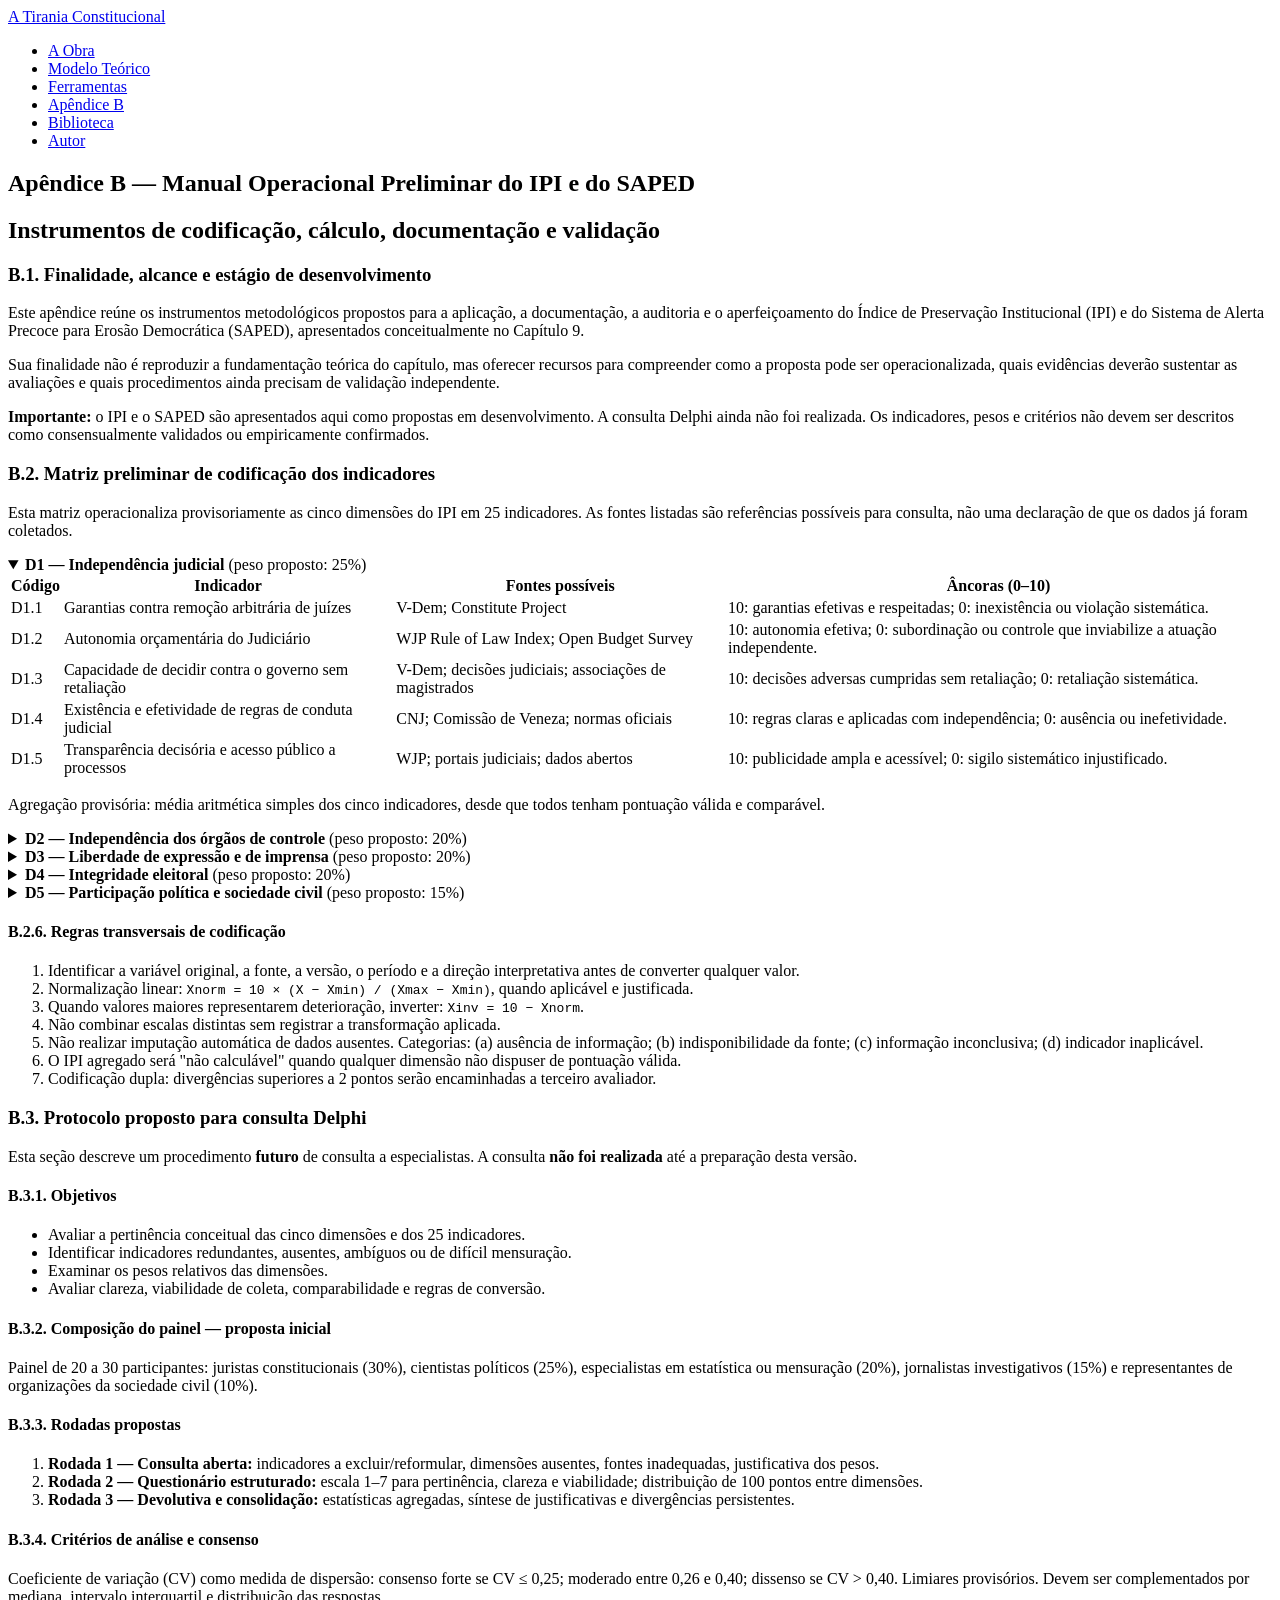
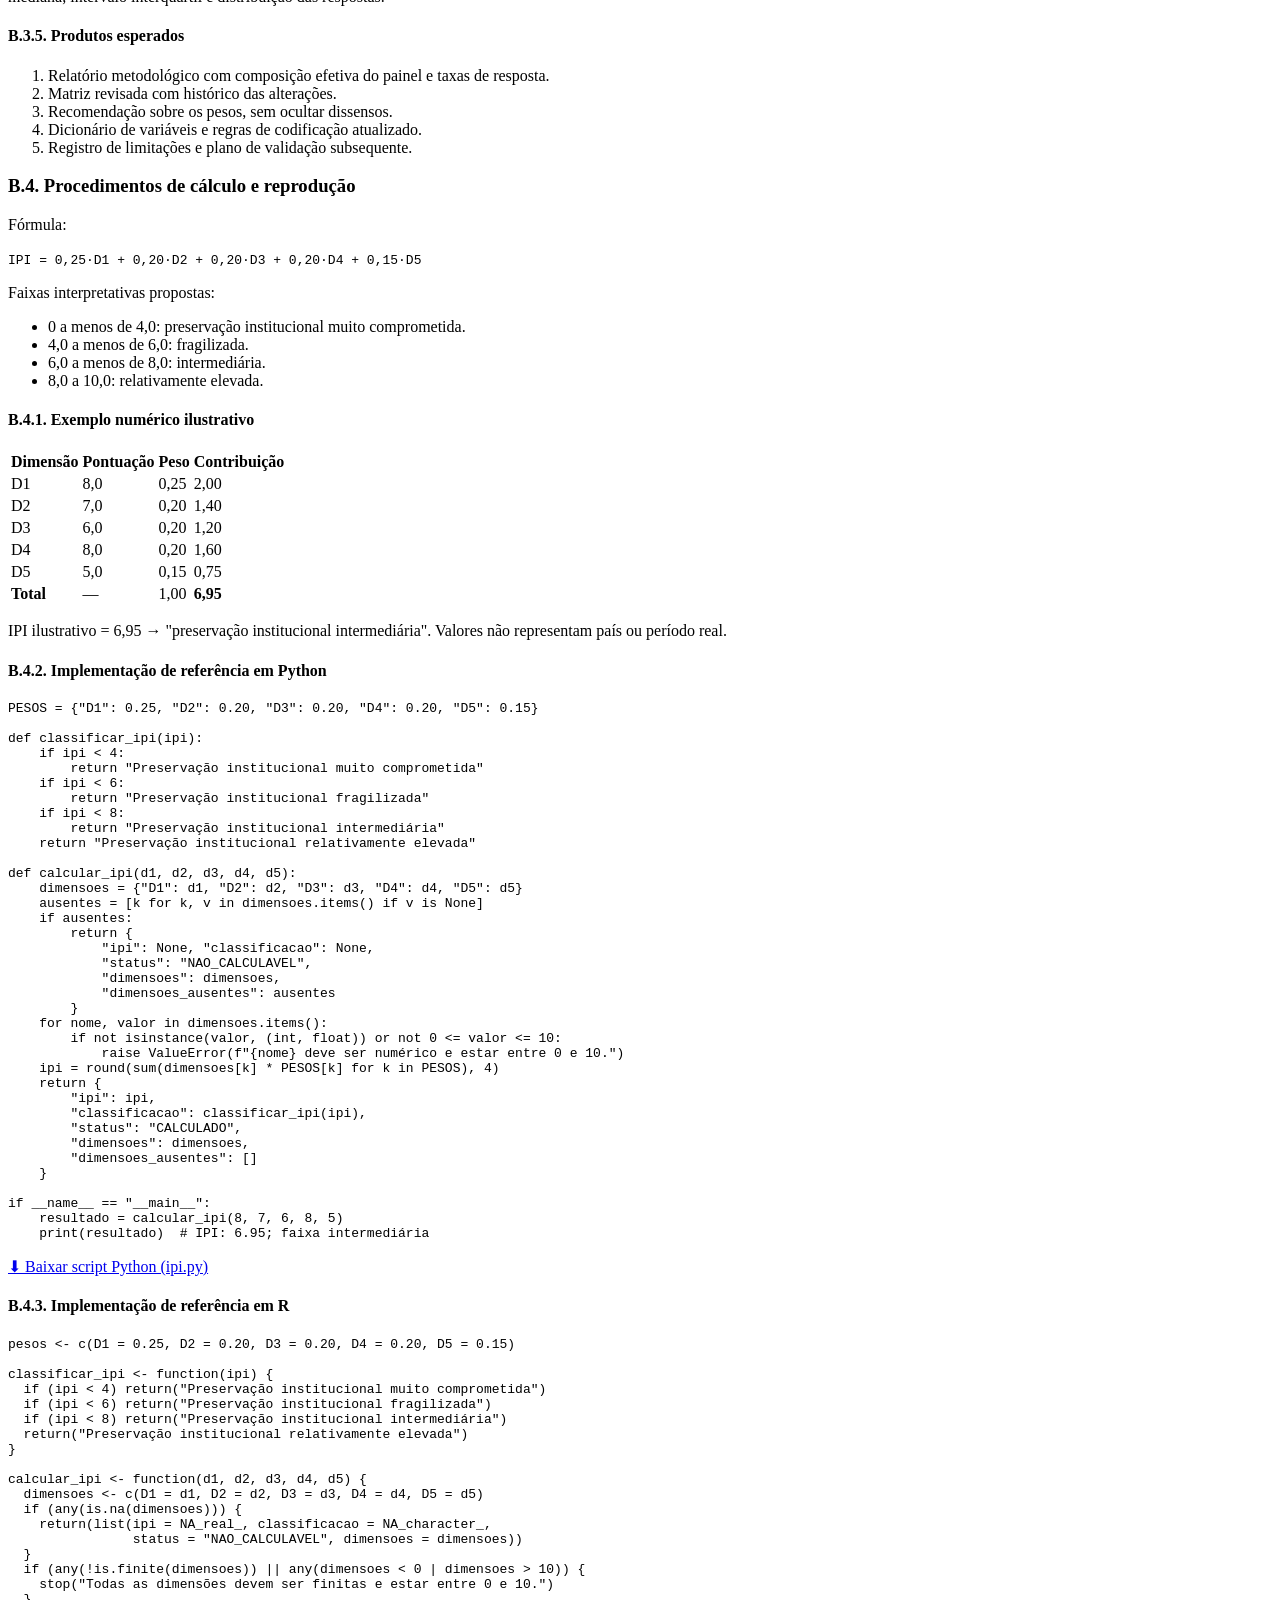
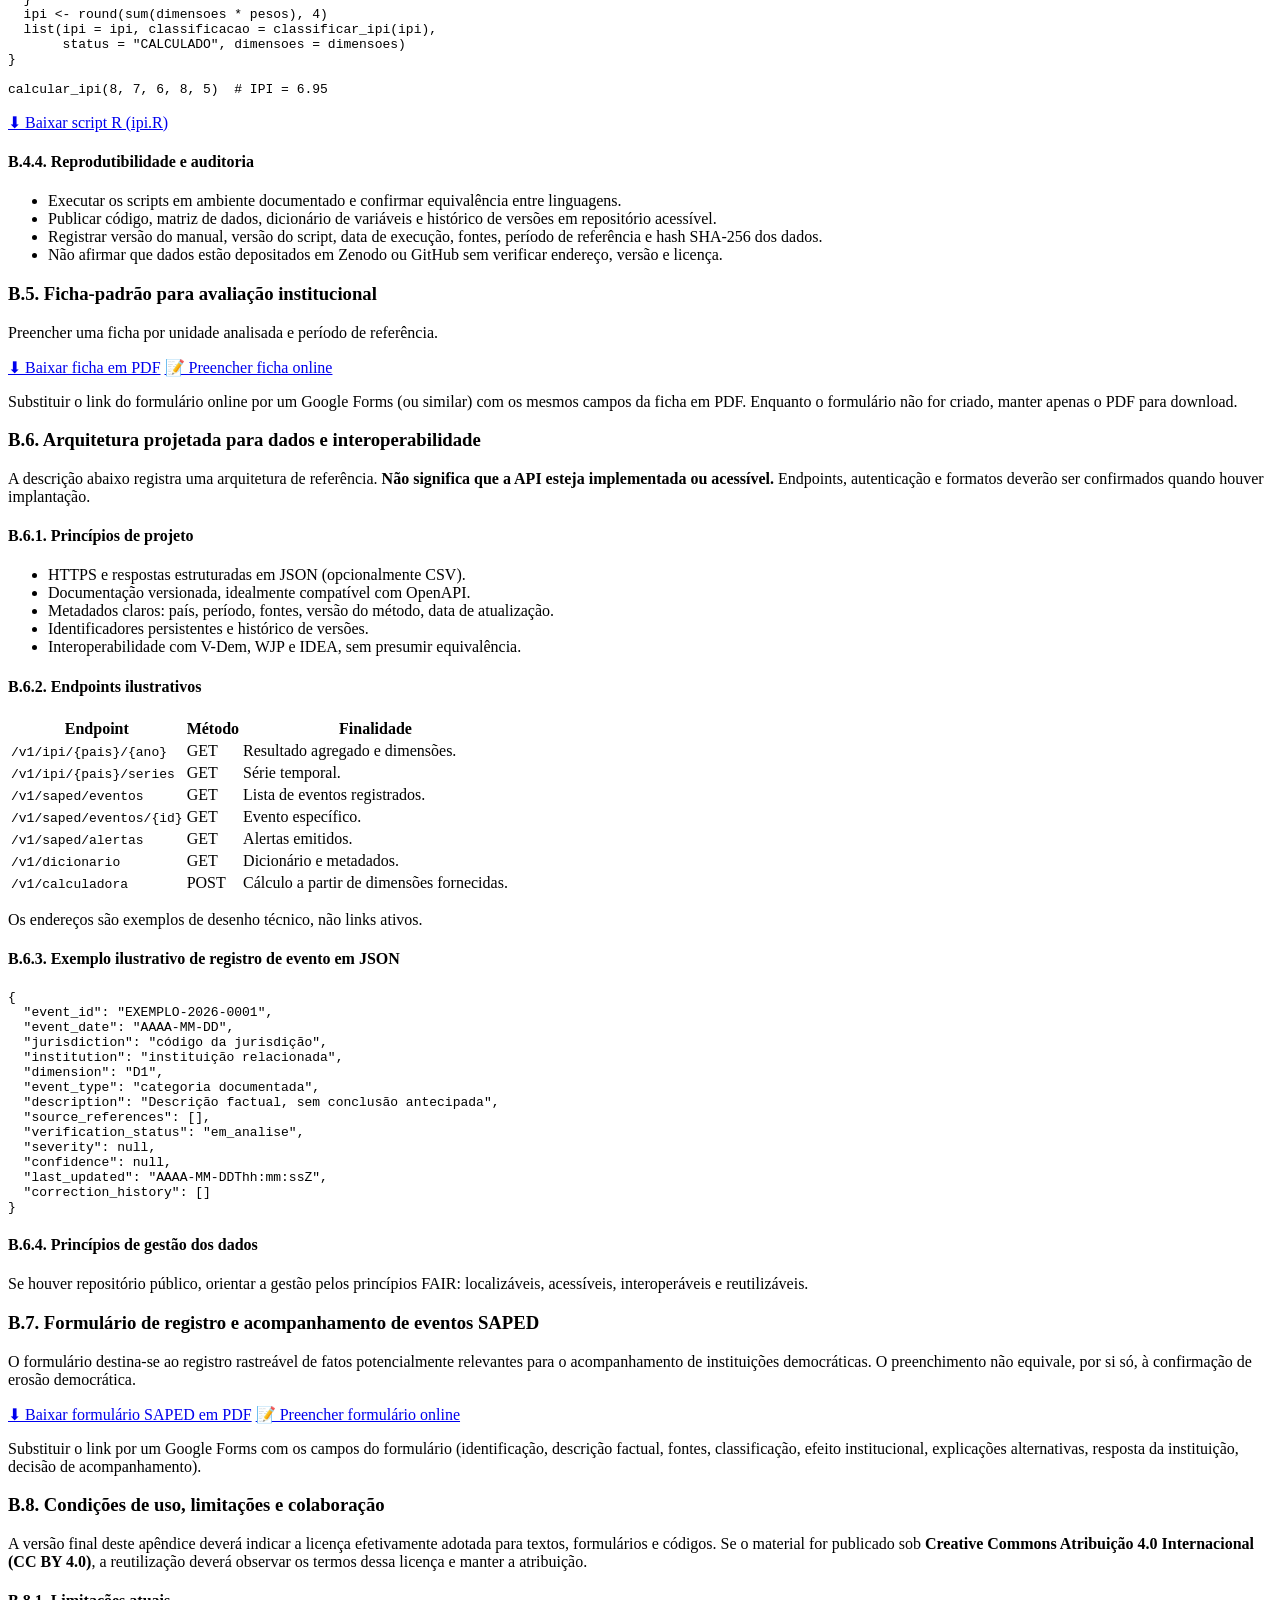
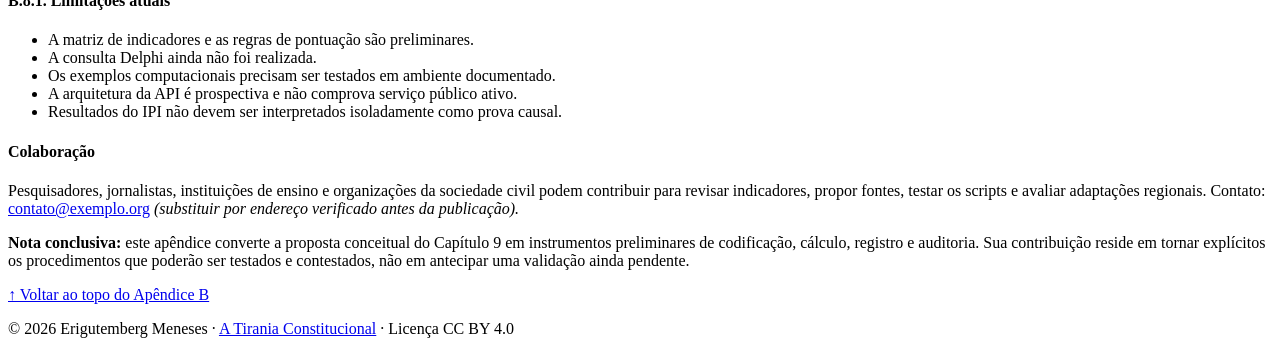
==== apendice-b.html @ de7acab4 "Create apendice-b.html" ====
<!DOCTYPE html>
<html lang="pt-BR">
<head>
  <meta charset="UTF-8">
  <meta name="viewport" content="width=device-width, initial-scale=1.0">
  <title>Apêndice B — Manual Operacional do IPI e do SAPED | A Tirania Constitucional</title>
  <meta name="description" content="Manual operacional preliminar do IPI e do SAPED: matriz de codificação, protocolo Delphi, scripts de cálculo, ficha de avaliação, API projetada e formulário de registro de eventos.">
  <link rel="stylesheet" href="css/style.css">
</head>
<body>

  <!-- Cabeçalho / navegação (reaproveitar o do index.html) -->
  <header class="site-header">
    <nav class="site-nav">
      <a href="index.html" class="site-logo">A Tirania Constitucional</a>
      <ul class="nav-links">
        <li><a href="index.html#obra">A Obra</a></li>
        <li><a href="index.html#modelo">Modelo Teórico</a></li>
        <li><a href="index.html#ferramentas">Ferramentas</a></li>
        <li><a href="apendice-b.html" class="active">Apêndice B</a></li>
        <li><a href="index.html#biblioteca">Biblioteca</a></li>
        <li><a href="index.html#autor">Autor</a></li>
      </ul>
    </nav>
  </header>

  <main class="apendice-main">

    <!-- B.1 -->
    <section id="b1" class="apendice-section">
      <h1>Apêndice B — Manual Operacional Preliminar do IPI e do SAPED</h1>
      <h2>Instrumentos de codificação, cálculo, documentação e validação</h2>

      <h3>B.1. Finalidade, alcance e estágio de desenvolvimento</h3>
      <p>
        Este apêndice reúne os instrumentos metodológicos propostos para a aplicação,
        a documentação, a auditoria e o aperfeiçoamento do Índice de Preservação
        Institucional (IPI) e do Sistema de Alerta Precoce para Erosão Democrática
        (SAPED), apresentados conceitualmente no Capítulo 9.
      </p>
      <p>
        Sua finalidade não é reproduzir a fundamentação teórica do capítulo, mas
        oferecer recursos para compreender como a proposta pode ser operacionalizada,
        quais evidências deverão sustentar as avaliações e quais procedimentos ainda
        precisam de validação independente.
      </p>
      <div class="aviso aviso-importante">
        <strong>Importante:</strong> o IPI e o SAPED são apresentados aqui como propostas
        em desenvolvimento. A consulta Delphi ainda não foi realizada. Os indicadores,
        pesos e critérios não devem ser descritos como consensualmente validados ou
        empiricamente confirmados.
      </div>
    </section>

    <!-- B.2 -->
    <section id="b2" class="apendice-section">
      <h3>B.2. Matriz preliminar de codificação dos indicadores</h3>
      <p>
        Esta matriz operacionaliza provisoriamente as cinco dimensões do IPI em 25
        indicadores. As fontes listadas são referências possíveis para consulta, não
        uma declaração de que os dados já foram coletados.
      </p>

      <!-- D1 -->
      <details class="dimensao-card" open>
        <summary><strong>D1 — Independência judicial</strong> (peso proposto: 25%)</summary>
        <table class="tabela-indicadores">
          <thead>
            <tr><th>Código</th><th>Indicador</th><th>Fontes possíveis</th><th>Âncoras (0–10)</th></tr>
          </thead>
          <tbody>
            <tr>
              <td>D1.1</td>
              <td>Garantias contra remoção arbitrária de juízes</td>
              <td>V-Dem; Constitute Project</td>
              <td>10: garantias efetivas e respeitadas; 0: inexistência ou violação sistemática.</td>
            </tr>
            <tr>
              <td>D1.2</td>
              <td>Autonomia orçamentária do Judiciário</td>
              <td>WJP Rule of Law Index; Open Budget Survey</td>
              <td>10: autonomia efetiva; 0: subordinação ou controle que inviabilize a atuação independente.</td>
            </tr>
            <tr>
              <td>D1.3</td>
              <td>Capacidade de decidir contra o governo sem retaliação</td>
              <td>V-Dem; decisões judiciais; associações de magistrados</td>
              <td>10: decisões adversas cumpridas sem retaliação; 0: retaliação sistemática.</td>
            </tr>
            <tr>
              <td>D1.4</td>
              <td>Existência e efetividade de regras de conduta judicial</td>
              <td>CNJ; Comissão de Veneza; normas oficiais</td>
              <td>10: regras claras e aplicadas com independência; 0: ausência ou inefetividade.</td>
            </tr>
            <tr>
              <td>D1.5</td>
              <td>Transparência decisória e acesso público a processos</td>
              <td>WJP; portais judiciais; dados abertos</td>
              <td>10: publicidade ampla e acessível; 0: sigilo sistemático injustificado.</td>
            </tr>
          </tbody>
        </table>
        <p class="nota-agregacao">
          Agregação provisória: média aritmética simples dos cinco indicadores, desde
          que todos tenham pontuação válida e comparável.
        </p>
      </details>

      <!-- D2 -->
      <details class="dimensao-card">
        <summary><strong>D2 — Independência dos órgãos de controle</strong> (peso proposto: 20%)</summary>
        <!-- Inserir aqui a tabela D2 (D2.1 a D2.5) do Apêndice B -->
       
           
        <p class="placeholder">[ Código	Indicador Operacional	Fonte Prevista	Regra de Pontuação (0–10)
D2.1	Autonomia funcional de Tribunais de Contas e Controladorias	V-Dem (v2lgoversight); INTOSAI reports	10 = autonomia plena; 0 = subordinação hierárquica ao Executivo
D2.2	Capacidade técnica e estabilidade de corpo funcional	WJP; relatórios anuais dos órgãos	10 = quadro estável e qualificado; 0 = rotatividade política e desqualificação
D2.3	Publicidade e tempestividade dos resultados de auditorias	Open Budget Survey; portais de transparência	10 = relatórios públicos e tempestivos; 0 = retenção ou sigilo
D2.4	Existência de canal de denúncia protegido (whistleblower)	OECD Anti-Bribery Convention; Transparency International	10 = proteção legal efetiva; 0 = ausência ou perseguição
D2.5	Investigação de agentes de alto escalão (sem seletividade)	V-Dem (v2x_corr); relatórios da sociedade civil	10 = investigações sem discriminação política; 0 = seletividade ou paralisiaInserir tabela D2 — ver Apêndice B, B.2.2]</p>
      </details>

      <!-- D3 -->
      <details class="dimensao-card">
        <summary><strong>D3 — Liberdade de expressão e de imprensa</strong> (peso proposto: 20%)</summary>
        <p class="placeholder">[Código	Indicador Operacional	Fonte Prevista	Regra de Pontuação (0–10)
D3.1	Ausência de censura prévia estatal	Freedom House (FOTN); V-Dem (v2mecensor)	10 = vedação constitucional e prática; 0 = censura formal ou informal
D3.2	Pluralismo de propriedade de mídia	Media Pluralism Monitor (EU); Reporters Without Borders	10 = pluralismo efetivo; 0 = concentração monopolística alinhada ao governo
D3.3	Segurança de jornalistas (ausência de assassinatos, prisões arbitrárias)	CPJ; RSF; V-Dem (v2mecrit)	10 = zero casos; 0 = perseguição sistemática
D3.4	Acesso à informação pública (LAI e equivalentes)	RTI Rating; Access Info Europe	10 = lei robusta e efetiva; 0 = ausência ou obstrução
D3.5	Independência editorial da mídia pública	EBU; relatórios da Comissão de Veneza	10 = autonomia editorial; 0 = instrumento de propaganda governamental
Inserir tabela D3 — ver Apêndice B, B.2.3]</p>
      </details>

      <!-- D4 -->
      <details class="dimensao-card">
        <summary><strong>D4 — Integridade eleitoral</strong> (peso proposto: 20%)</summary>
        <p class="placeholder">[Código	Indicador Operacional	Fonte Prevista	Regra de Pontuação (0–10)
D4.1	Imparcialidade da administração eleitoral	V-Dem (v2elembaut); IDEA	10 = órgão técnico e autônomo; 0 = partidarização
D4.2	Igualdade de acesso à mídia e financiamento	V-Dem (v2elembcam); relatórios de observadores	10 = regras equitativas; 0 = vantagens sistemáticas do incumbente
D4.3	Liberdade de organização partidária	V-Dem (v2psorgs); Freedom House	10 = plena liberdade; 0 = barreiras legais ou práticas
D4.4	Existência de mecanismos de contestação e fiscalização	IDEA; relatórios de missões de observação	10 = recursos efetivos; 0 = inexistência ou inefetividade
D4.5	Aceitação pública dos resultados e alternância	V-Dem (v2elfreair); Latinobarómetro	10 = ampla aceitação; 0 = contestação sistemática sem base probatória
Inserir tabela D4 — ver Apêndice B, B.2.4]</p>
      </details>

      <!-- D5 -->
      <details class="dimensao-card">
        <summary><strong>D5 — Participação política e sociedade civil</strong> (peso proposto: 15%)</summary>
        <p class="placeholder">[Código	Indicador Operacional	Fonte Prevista	Regra de Pontuação (0–10)
D5.1	Liberdade de associação e reunião pacífica	V-Dem (v2cssassoc, v2cssassemb); Freedom House	10 = plenas liberdades; 0 = restrições sistemáticas
D5.2	Existência de canais institucionais de participação	OECD; relatórios nacionais	10 = conselhos deliberativos efetivos; 0 = ausência ou caráter meramente consultivo
D5.3	Proteção de ativistas e defensores de direitos humanos	Front Line Defenders; V-Dem (v2csorgan)	10 = proteção efetiva; 0 = criminalização ou assassinatos
D5.4	Atuação autônoma de ONGs (sem rotulação persecutória)	CIVICUS Monitor; relatórios temáticos	10 = plena autonomia; 0 = leis de "agentes estrangeiros" ou equivalentes
D5.5	Existência de orçamento participativo e iniciativas populares	IPEA; IDEA; relatórios municipais	10 = instrumentos efetivos; 0 = ausência
Inserir tabela D5 — ver Apêndice B, B.2.5]</p>
      </details>

      <h4>B.2.6. Regras transversais de codificação</h4>
      <ol class="regras-lista">
        <li>Identificar a variável original, a fonte, a versão, o período e a direção interpretativa antes de converter qualquer valor.</li>
        <li>Normalização linear: <code>Xnorm = 10 × (X − Xmin) / (Xmax − Xmin)</code>, quando aplicável e justificada.</li>
        <li>Quando valores maiores representarem deterioração, inverter: <code>Xinv = 10 − Xnorm</code>.</li>
        <li>Não combinar escalas distintas sem registrar a transformação aplicada.</li>
        <li>Não realizar imputação automática de dados ausentes. Categorias: (a) ausência de informação; (b) indisponibilidade da fonte; (c) informação inconclusiva; (d) indicador inaplicável.</li>
        <li>O IPI agregado será "não calculável" quando qualquer dimensão não dispuser de pontuação válida.</li>
        <li>Codificação dupla: divergências superiores a 2 pontos serão encaminhadas a terceiro avaliador.</li>
      </ol>
    </section>

    <!-- B.3 -->
    <section id="b3" class="apendice-section">
      <h3>B.3. Protocolo proposto para consulta Delphi</h3>
      <div class="aviso aviso-atencao">
        Esta seção descreve um procedimento <strong>futuro</strong> de consulta a
        especialistas. A consulta <strong>não foi realizada</strong> até a preparação
        desta versão.
      </div>
      <h4>B.3.1. Objetivos</h4>
      <ul>
        <li>Avaliar a pertinência conceitual das cinco dimensões e dos 25 indicadores.</li>
        <li>Identificar indicadores redundantes, ausentes, ambíguos ou de difícil mensuração.</li>
        <li>Examinar os pesos relativos das dimensões.</li>
        <li>Avaliar clareza, viabilidade de coleta, comparabilidade e regras de conversão.</li>
      </ul>

      <h4>B.3.2. Composição do painel — proposta inicial</h4>
      <p>
        Painel de 20 a 30 participantes: juristas constitucionais (30%), cientistas
        políticos (25%), especialistas em estatística ou mensuração (20%), jornalistas
        investigativos (15%) e representantes de organizações da sociedade civil (10%).
      </p>

      <h4>B.3.3. Rodadas propostas</h4>
      <ol class="rodadas-delphi">
        <li><strong>Rodada 1 — Consulta aberta:</strong> indicadores a excluir/reformular, dimensões ausentes, fontes inadequadas, justificativa dos pesos.</li>
        <li><strong>Rodada 2 — Questionário estruturado:</strong> escala 1–7 para pertinência, clareza e viabilidade; distribuição de 100 pontos entre dimensões.</li>
        <li><strong>Rodada 3 — Devolutiva e consolidação:</strong> estatísticas agregadas, síntese de justificativas e divergências persistentes.</li>
      </ol>

      <h4>B.3.4. Critérios de análise e consenso</h4>
      <p>
        Coeficiente de variação (CV) como medida de dispersão: consenso forte se CV ≤ 0,25;
        moderado entre 0,26 e 0,40; dissenso se CV > 0,40. Limiares provisórios. Devem
        ser complementados por mediana, intervalo interquartil e distribuição das respostas.
      </p>

      <h4>B.3.5. Produtos esperados</h4>
      <ol>
        <li>Relatório metodológico com composição efetiva do painel e taxas de resposta.</li>
        <li>Matriz revisada com histórico das alterações.</li>
        <li>Recomendação sobre os pesos, sem ocultar dissensos.</li>
        <li>Dicionário de variáveis e regras de codificação atualizado.</li>
        <li>Registro de limitações e plano de validação subsequente.</li>
      </ol>
    </section>

    <!-- B.4 -->
    <section id="b4" class="apendice-section">
      <h3>B.4. Procedimentos de cálculo e reprodução</h3>
      <p>Fórmula:</p>
      <p class="formula-ipi"><code>IPI = 0,25·D1 + 0,20·D2 + 0,20·D3 + 0,20·D4 + 0,15·D5</code></p>
      <p>Faixas interpretativas propostas:</p>
      <ul class="faixas-ipi">
        <li>0 a menos de 4,0: preservação institucional muito comprometida.</li>
        <li>4,0 a menos de 6,0: fragilizada.</li>
        <li>6,0 a menos de 8,0: intermediária.</li>
        <li>8,0 a 10,0: relativamente elevada.</li>
      </ul>

      <h4>B.4.1. Exemplo numérico ilustrativo</h4>
      <table class="tabela-exemplo">
        <thead>
          <tr><th>Dimensão</th><th>Pontuação</th><th>Peso</th><th>Contribuição</th></tr>
        </thead>
        <tbody>
          <tr><td>D1</td><td>8,0</td><td>0,25</td><td>2,00</td></tr>
          <tr><td>D2</td><td>7,0</td><td>0,20</td><td>1,40</td></tr>
          <tr><td>D3</td><td>6,0</td><td>0,20</td><td>1,20</td></tr>
          <tr><td>D4</td><td>8,0</td><td>0,20</td><td>1,60</td></tr>
          <tr><td>D5</td><td>5,0</td><td>0,15</td><td>0,75</td></tr>
          <tr><td><strong>Total</strong></td><td>—</td><td>1,00</td><td><strong>6,95</strong></td></tr>
        </tbody>
      </table>
      <p class="nota">IPI ilustrativo = 6,95 → "preservação institucional intermediária". Valores não representam país ou período real.</p>

      <h4>B.4.2. Implementação de referência em Python</h4>
      <pre class="bloco-codigo"><code>PESOS = {"D1": 0.25, "D2": 0.20, "D3": 0.20, "D4": 0.20, "D5": 0.15}

def classificar_ipi(ipi):
    if ipi &lt; 4:
        return "Preservação institucional muito comprometida"
    if ipi &lt; 6:
        return "Preservação institucional fragilizada"
    if ipi &lt; 8:
        return "Preservação institucional intermediária"
    return "Preservação institucional relativamente elevada"

def calcular_ipi(d1, d2, d3, d4, d5):
    dimensoes = {"D1": d1, "D2": d2, "D3": d3, "D4": d4, "D5": d5}
    ausentes = [k for k, v in dimensoes.items() if v is None]
    if ausentes:
        return {
            "ipi": None, "classificacao": None,
            "status": "NAO_CALCULAVEL",
            "dimensoes": dimensoes,
            "dimensoes_ausentes": ausentes
        }
    for nome, valor in dimensoes.items():
        if not isinstance(valor, (int, float)) or not 0 &lt;= valor &lt;= 10:
            raise ValueError(f"{nome} deve ser numérico e estar entre 0 e 10.")
    ipi = round(sum(dimensoes[k] * PESOS[k] for k in PESOS), 4)
    return {
        "ipi": ipi,
        "classificacao": classificar_ipi(ipi),
        "status": "CALCULADO",
        "dimensoes": dimensoes,
        "dimensoes_ausentes": []
    }

if __name__ == "__main__":
    resultado = calcular_ipi(8, 7, 6, 8, 5)
    print(resultado)  # IPI: 6.95; faixa intermediária</code></pre>
      <p><a class="btn-download" href="assets/ipi.py" download>⬇ Baixar script Python (ipi.py)</a></p>

      <h4>B.4.3. Implementação de referência em R</h4>
      <pre class="bloco-codigo"><code>pesos &lt;- c(D1 = 0.25, D2 = 0.20, D3 = 0.20, D4 = 0.20, D5 = 0.15)

classificar_ipi &lt;- function(ipi) {
  if (ipi &lt; 4) return("Preservação institucional muito comprometida")
  if (ipi &lt; 6) return("Preservação institucional fragilizada")
  if (ipi &lt; 8) return("Preservação institucional intermediária")
  return("Preservação institucional relativamente elevada")
}

calcular_ipi &lt;- function(d1, d2, d3, d4, d5) {
  dimensoes &lt;- c(D1 = d1, D2 = d2, D3 = d3, D4 = d4, D5 = d5)
  if (any(is.na(dimensoes))) {
    return(list(ipi = NA_real_, classificacao = NA_character_,
                status = "NAO_CALCULAVEL", dimensoes = dimensoes))
  }
  if (any(!is.finite(dimensoes)) || any(dimensoes &lt; 0 | dimensoes &gt; 10)) {
    stop("Todas as dimensões devem ser finitas e estar entre 0 e 10.")
  }
  ipi &lt;- round(sum(dimensoes * pesos), 4)
  list(ipi = ipi, classificacao = classificar_ipi(ipi),
       status = "CALCULADO", dimensoes = dimensoes)
}

calcular_ipi(8, 7, 6, 8, 5)  # IPI = 6.95</code></pre>
      <p><a class="btn-download" href="assets/ipi.R" download>⬇ Baixar script R (ipi.R)</a></p>

      <h4>B.4.4. Reprodutibilidade e auditoria</h4>
      <ul>
        <li>Executar os scripts em ambiente documentado e confirmar equivalência entre linguagens.</li>
        <li>Publicar código, matriz de dados, dicionário de variáveis e histórico de versões em repositório acessível.</li>
        <li>Registrar versão do manual, versão do script, data de execução, fontes, período de referência e hash SHA-256 dos dados.</li>
        <li>Não afirmar que dados estão depositados em Zenodo ou GitHub sem verificar endereço, versão e licença.</li>
      </ul>
    </section>

    <!-- B.5 -->
    <section id="b5" class="apendice-section">
      <h3>B.5. Ficha-padrão para avaliação institucional</h3>
      <p>Preencher uma ficha por unidade analisada e período de referência.</p>
      <p>
        <a class="btn-primario" href="assets/ficha-avaliacao-ipi.pdf" download>⬇ Baixar ficha em PDF</a>
        <a class="btn-secundario" href="https://forms.gle/SUBSTITUIR-PELO-LINK-DO-FORMULARIO" target="_blank" rel="noopener">📝 Preencher ficha online</a>
      </p>
      <div class="aviso aviso-info">
        Substituir o link do formulário online por um Google Forms (ou similar) com os
        mesmos campos da ficha em PDF. Enquanto o formulário não for criado, manter
        apenas o PDF para download.
      </div>
    </section>

    <!-- B.6 -->
    <section id="b6" class="apendice-section">
      <h3>B.6. Arquitetura projetada para dados e interoperabilidade</h3>
      <div class="aviso aviso-atencao">
        A descrição abaixo registra uma arquitetura de referência. <strong>Não significa
        que a API esteja implementada ou acessível.</strong> Endpoints, autenticação e
        formatos deverão ser confirmados quando houver implantação.
      </div>

      <h4>B.6.1. Princípios de projeto</h4>
      <ul>
        <li>HTTPS e respostas estruturadas em JSON (opcionalmente CSV).</li>
        <li>Documentação versionada, idealmente compatível com OpenAPI.</li>
        <li>Metadados claros: país, período, fontes, versão do método, data de atualização.</li>
        <li>Identificadores persistentes e histórico de versões.</li>
        <li>Interoperabilidade com V-Dem, WJP e IDEA, sem presumir equivalência.</li>
      </ul>

      <h4>B.6.2. Endpoints ilustrativos</h4>
      <table class="tabela-endpoints">
        <thead><tr><th>Endpoint</th><th>Método</th><th>Finalidade</th></tr></thead>
        <tbody>
          <tr><td><code>/v1/ipi/{pais}/{ano}</code></td><td>GET</td><td>Resultado agregado e dimensões.</td></tr>
          <tr><td><code>/v1/ipi/{pais}/series</code></td><td>GET</td><td>Série temporal.</td></tr>
          <tr><td><code>/v1/saped/eventos</code></td><td>GET</td><td>Lista de eventos registrados.</td></tr>
          <tr><td><code>/v1/saped/eventos/{id}</code></td><td>GET</td><td>Evento específico.</td></tr>
          <tr><td><code>/v1/saped/alertas</code></td><td>GET</td><td>Alertas emitidos.</td></tr>
          <tr><td><code>/v1/dicionario</code></td><td>GET</td><td>Dicionário e metadados.</td></tr>
          <tr><td><code>/v1/calculadora</code></td><td>POST</td><td>Cálculo a partir de dimensões fornecidas.</td></tr>
        </tbody>
      </table>
      <p class="nota">Os endereços são exemplos de desenho técnico, não links ativos.</p>

      <h4>B.6.3. Exemplo ilustrativo de registro de evento em JSON</h4>
      <pre class="bloco-codigo"><code>{
  "event_id": "EXEMPLO-2026-0001",
  "event_date": "AAAA-MM-DD",
  "jurisdiction": "código da jurisdição",
  "institution": "instituição relacionada",
  "dimension": "D1",
  "event_type": "categoria documentada",
  "description": "Descrição factual, sem conclusão antecipada",
  "source_references": [],
  "verification_status": "em_analise",
  "severity": null,
  "confidence": null,
  "last_updated": "AAAA-MM-DDThh:mm:ssZ",
  "correction_history": []
}</code></pre>

      <h4>B.6.4. Princípios de gestão dos dados</h4>
      <p>
        Se houver repositório público, orientar a gestão pelos princípios FAIR:
        localizáveis, acessíveis, interoperáveis e reutilizáveis.
      </p>
    </section>

    <!-- B.7 -->
    <section id="b7" class="apendice-section">
      <h3>B.7. Formulário de registro e acompanhamento de eventos SAPED</h3>
      <p>
        O formulário destina-se ao registro rastreável de fatos potencialmente relevantes
        para o acompanhamento de instituições democráticas. O preenchimento não equivale,
        por si só, à confirmação de erosão democrática.
      </p>
      <p>
        <a class="btn-primario" href="assets/formulario-saped.pdf" download>⬇ Baixar formulário SAPED em PDF</a>
        <a class="btn-secundario" href="https://forms.gle/SUBSTITUIR-PELO-LINK-DO-FORMULARIO-SAPED" target="_blank" rel="noopener">📝 Preencher formulário online</a>
      </p>
      <div class="aviso aviso-info">
        Substituir o link por um Google Forms com os campos do formulário (identificação,
        descrição factual, fontes, classificação, efeito institucional, explicações
        alternativas, resposta da instituição, decisão de acompanhamento).
      </div>
    </section>

    <!-- B.8 -->
    <section id="b8" class="apendice-section">
      <h3>B.8. Condições de uso, limitações e colaboração</h3>
      <p>
        A versão final deste apêndice deverá indicar a licença efetivamente adotada para
        textos, formulários e códigos. Se o material for publicado sob
        <strong>Creative Commons Atribuição 4.0 Internacional (CC BY 4.0)</strong>,
        a reutilização deverá observar os termos dessa licença e manter a atribuição.
      </p>

      <h4>B.8.1. Limitações atuais</h4>
      <ul>
        <li>A matriz de indicadores e as regras de pontuação são preliminares.</li>
        <li>A consulta Delphi ainda não foi realizada.</li>
        <li>Os exemplos computacionais precisam ser testados em ambiente documentado.</li>
        <li>A arquitetura da API é prospectiva e não comprova serviço público ativo.</li>
        <li>Resultados do IPI não devem ser interpretados isoladamente como prova causal.</li>
      </ul>

      <h4>Colaboração</h4>
      <p>
        Pesquisadores, jornalistas, instituições de ensino e organizações da sociedade
        civil podem contribuir para revisar indicadores, propor fontes, testar os scripts
        e avaliar adaptações regionais. Contato: <a href="mailto:contato@exemplo.org">contato@exemplo.org</a>
        <em>(substituir por endereço verificado antes da publicação).</em>
      </p>
      <p class="nota-final">
        <strong>Nota conclusiva:</strong> este apêndice converte a proposta conceitual do
        Capítulo 9 em instrumentos preliminares de codificação, cálculo, registro e
        auditoria. Sua contribuição reside em tornar explícitos os procedimentos que
        poderão ser testados e contestados, não em antecipar uma validação ainda pendente.
      </p>
    </section>

    <p class="voltar-topo"><a href="#b1">↑ Voltar ao topo do Apêndice B</a></p>

  </main>

  <footer class="site-footer">
    <p>© 2026 Erigutemberg Meneses · <a href="index.html">A Tirania Constitucional</a> · Licença CC BY 4.0</p>
  </footer>

  <script src="js/script.js"></script>
</body>
</html>
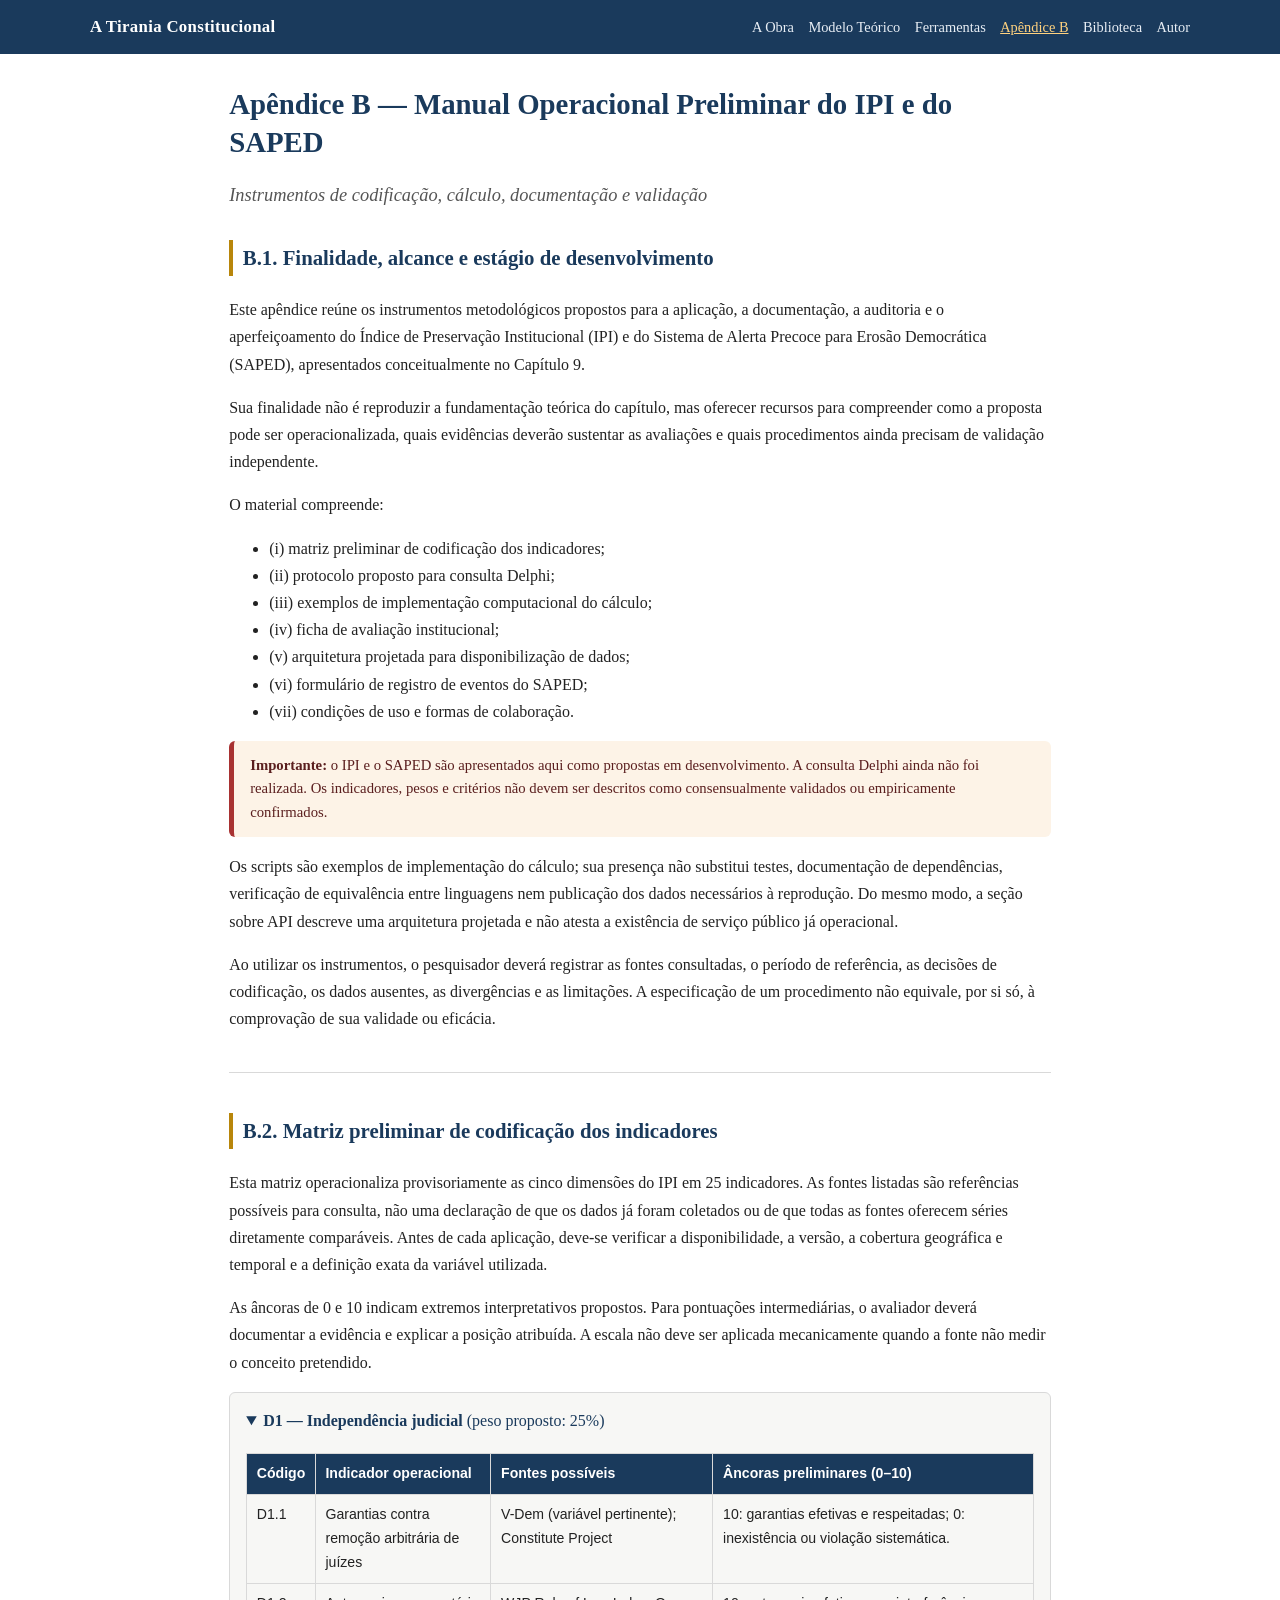
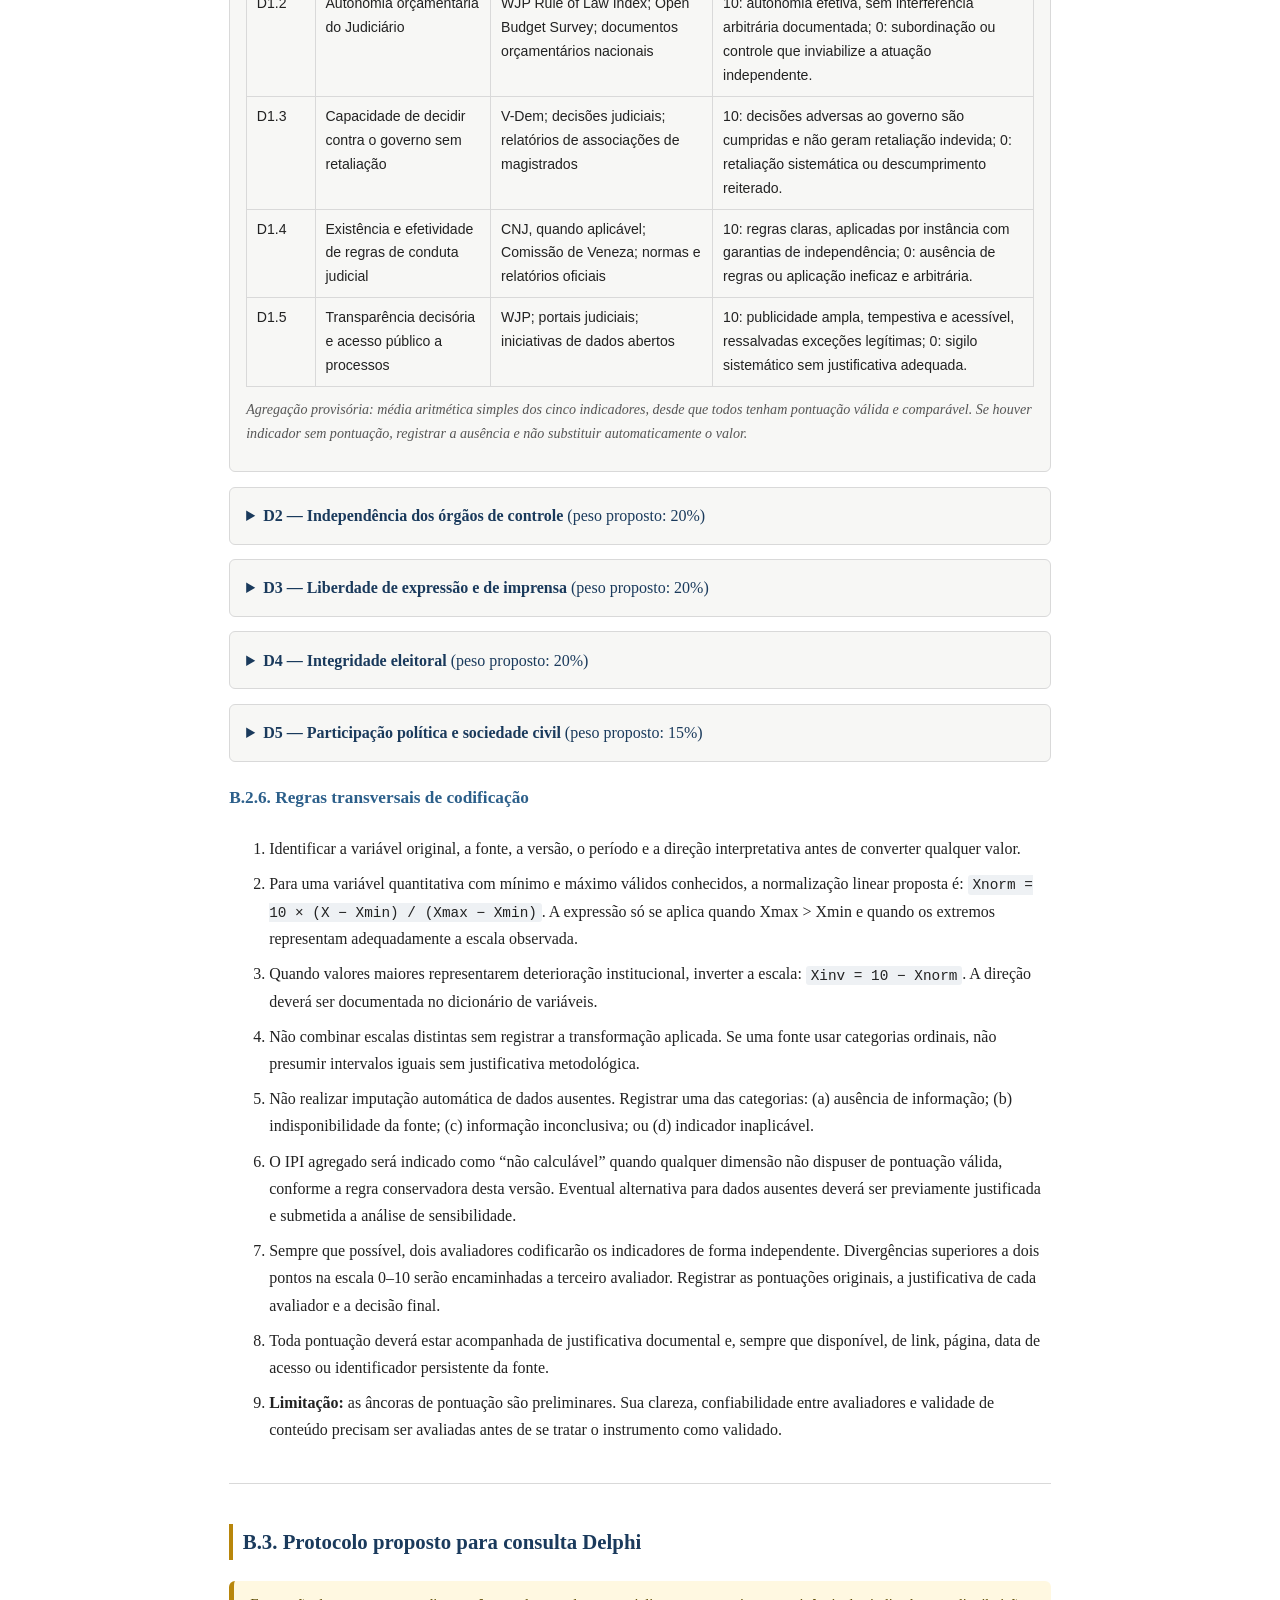
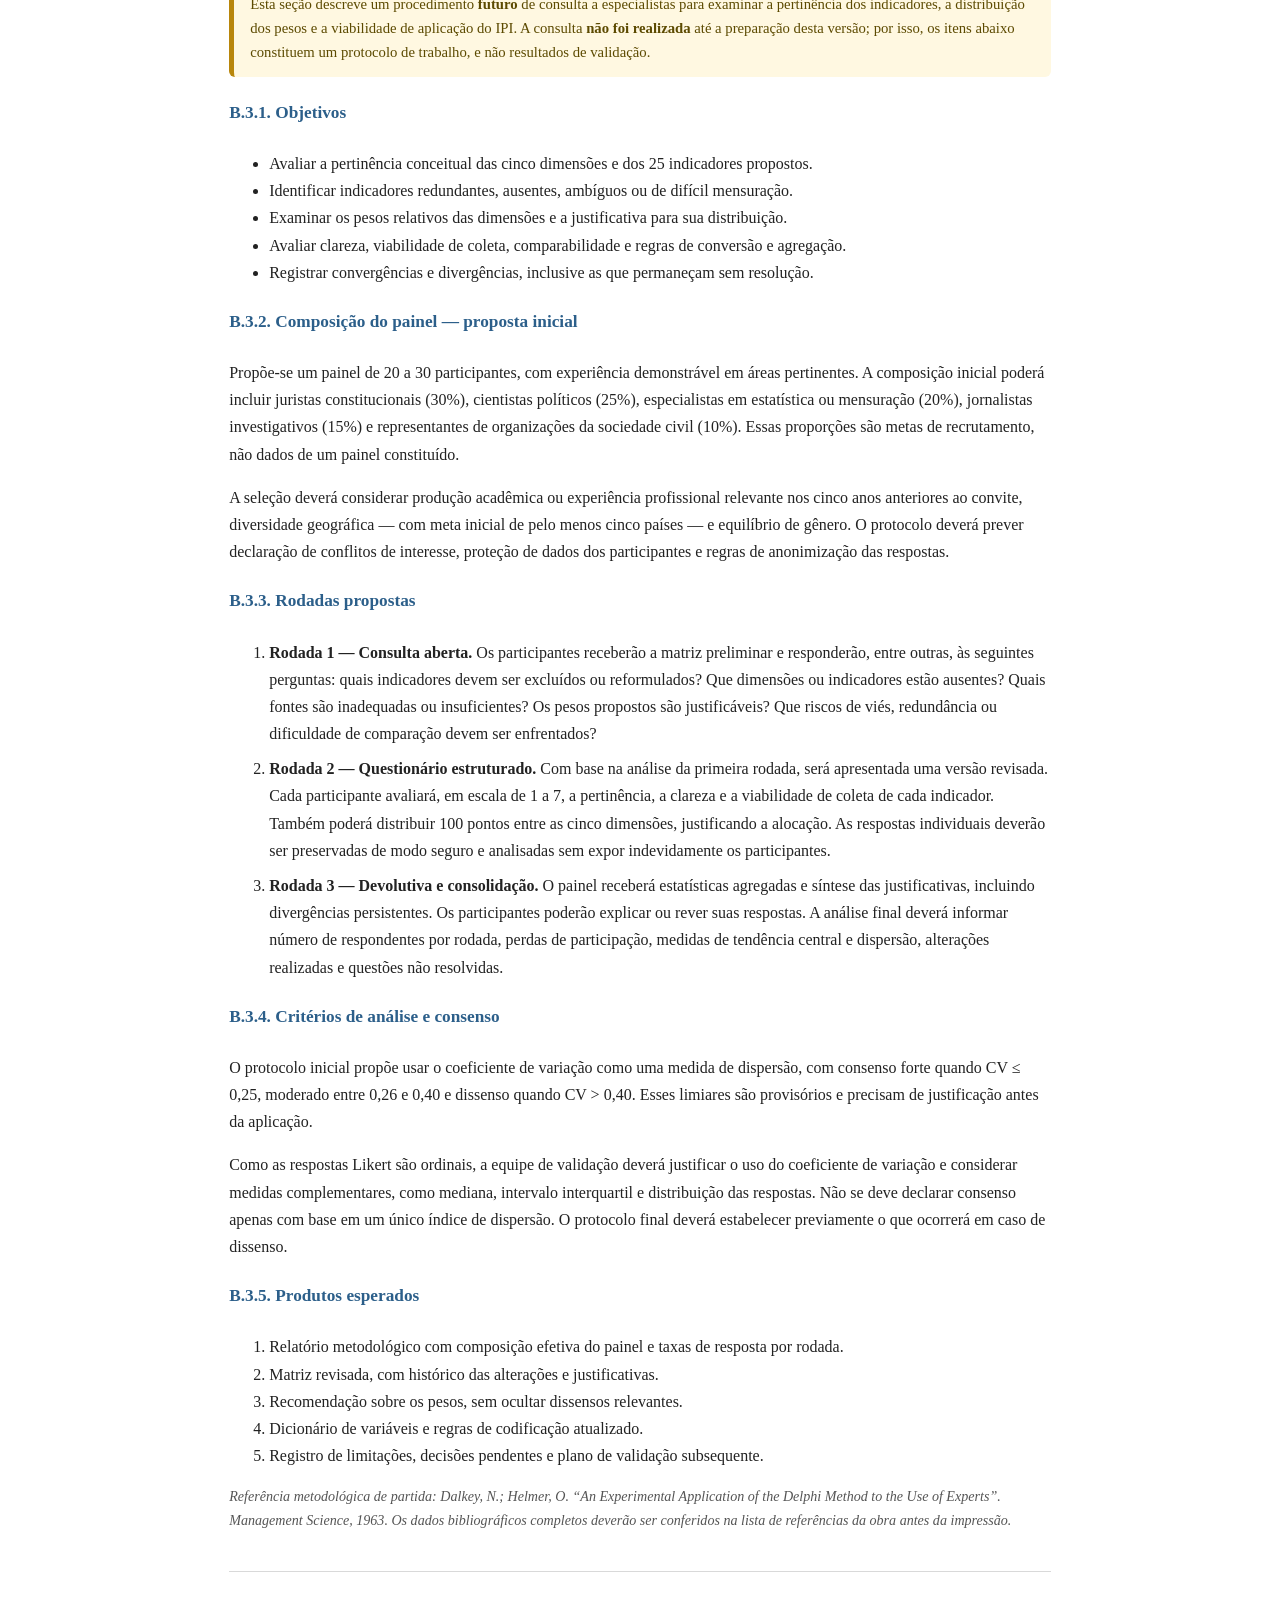
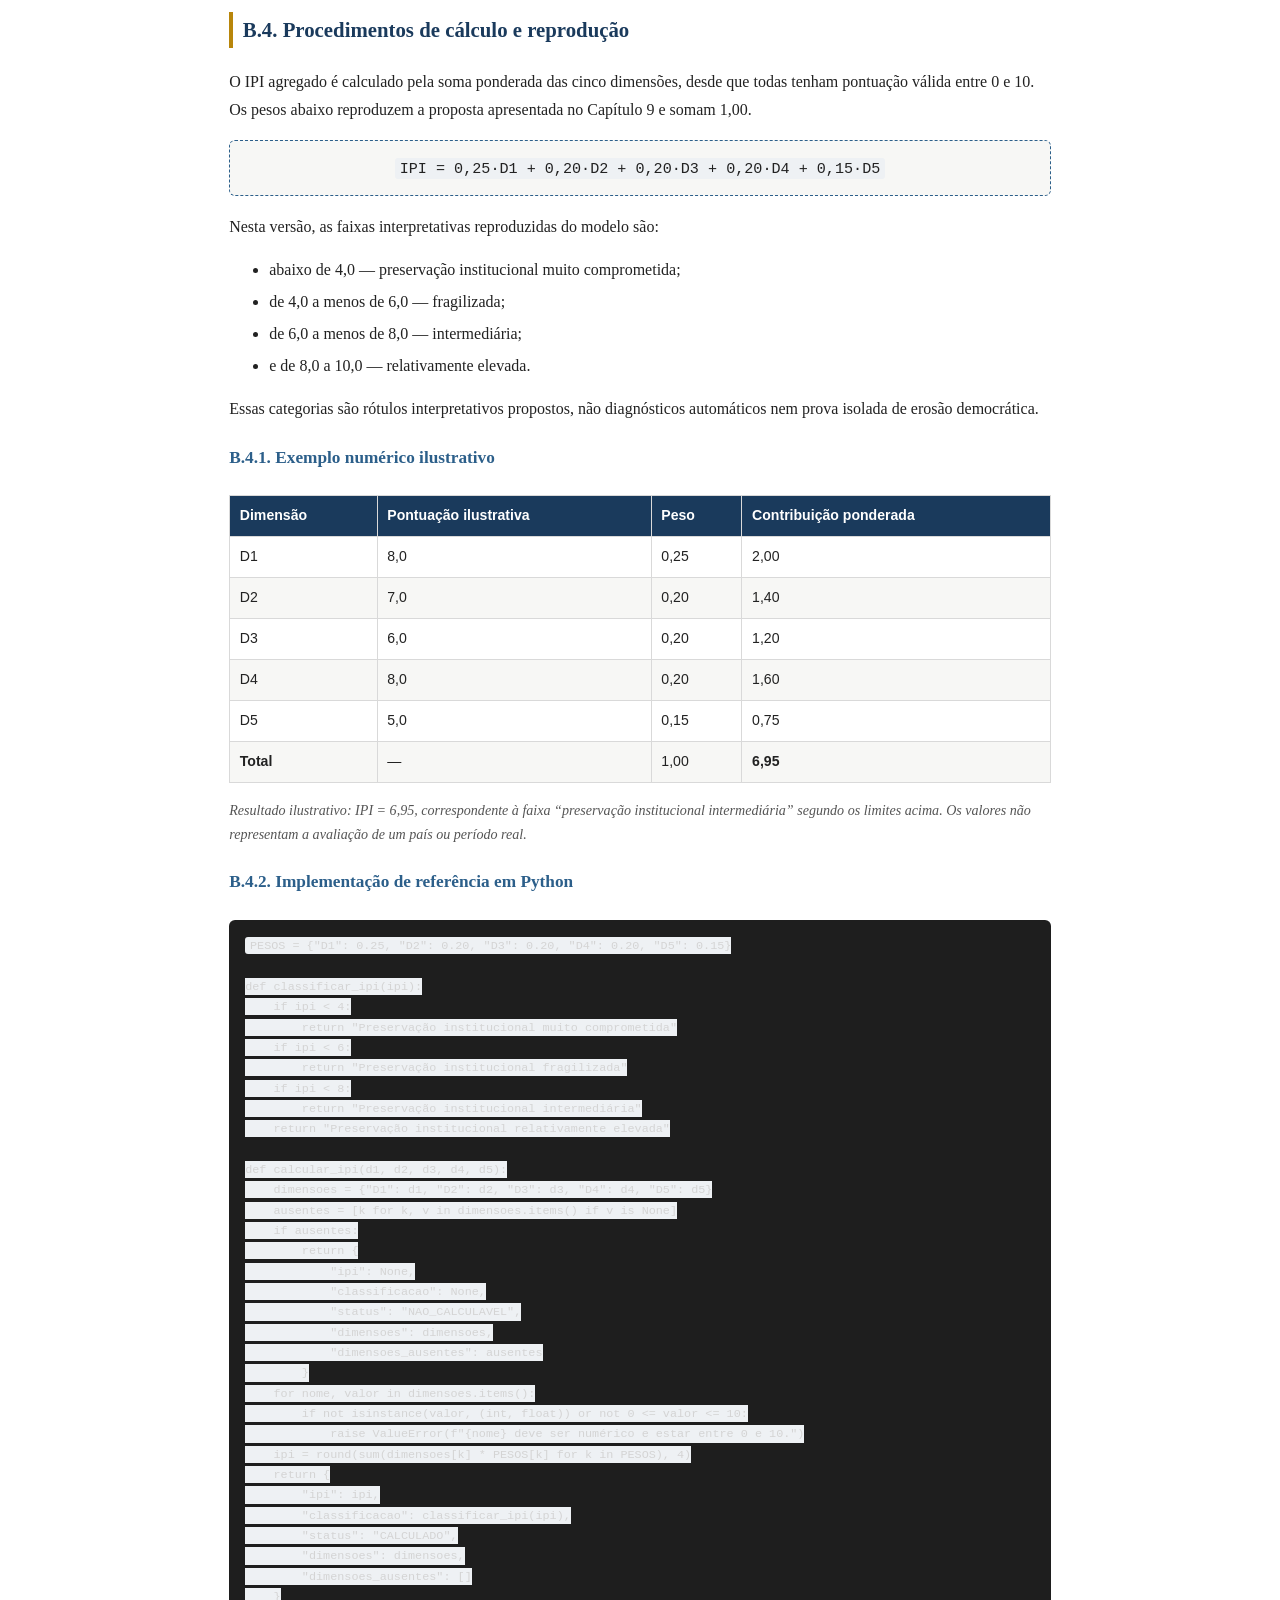
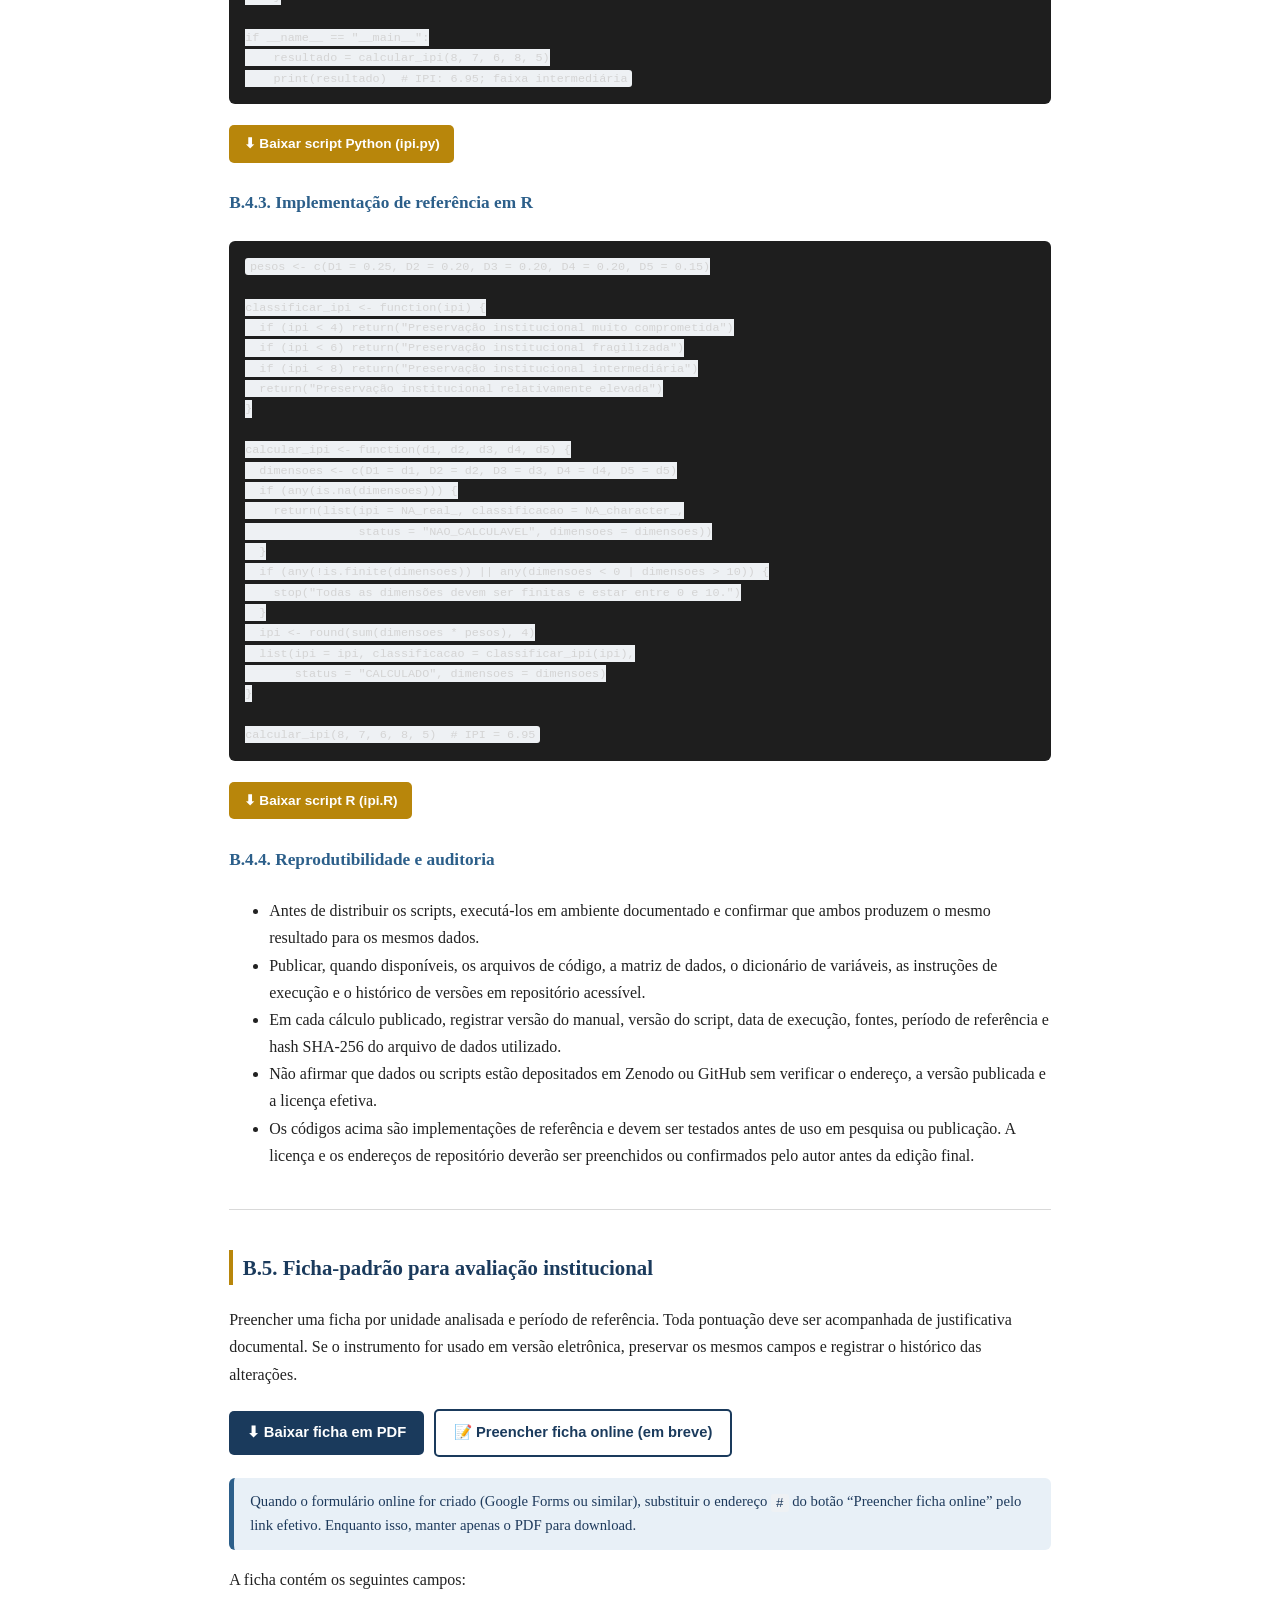
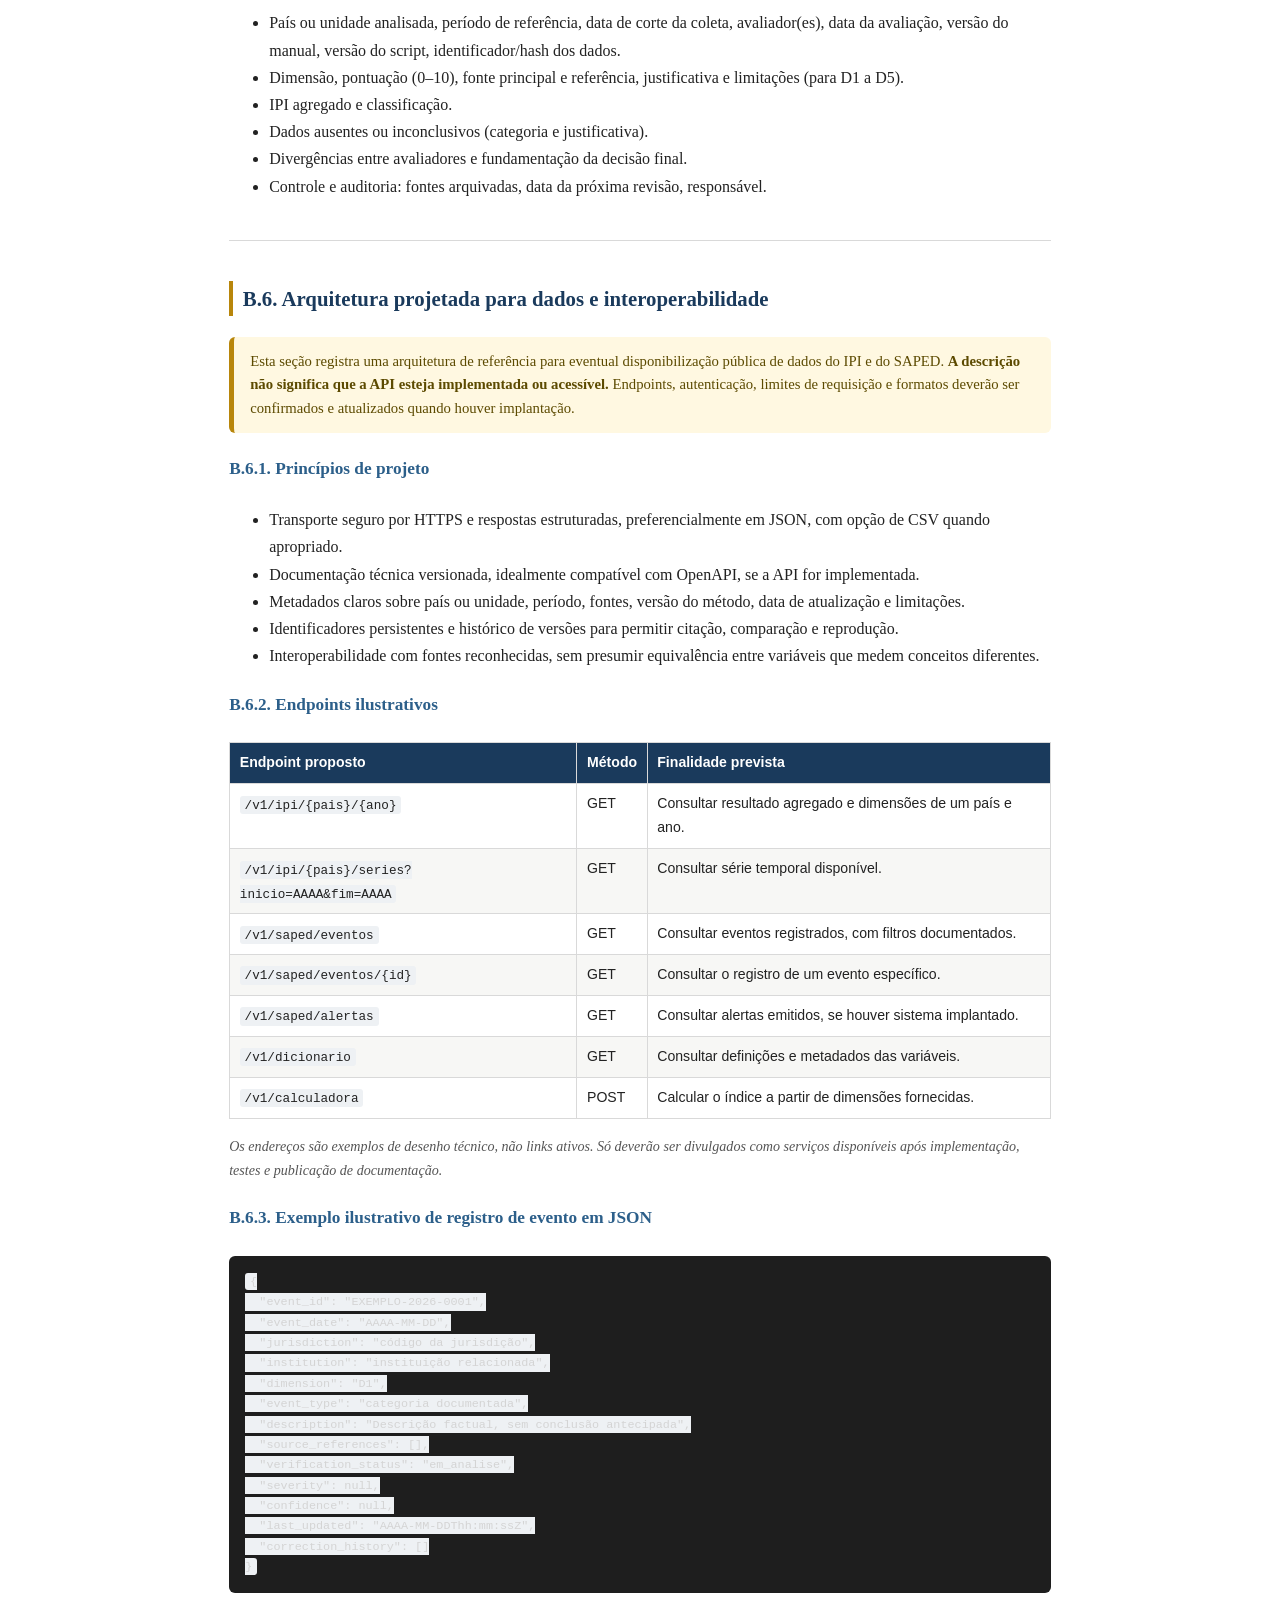
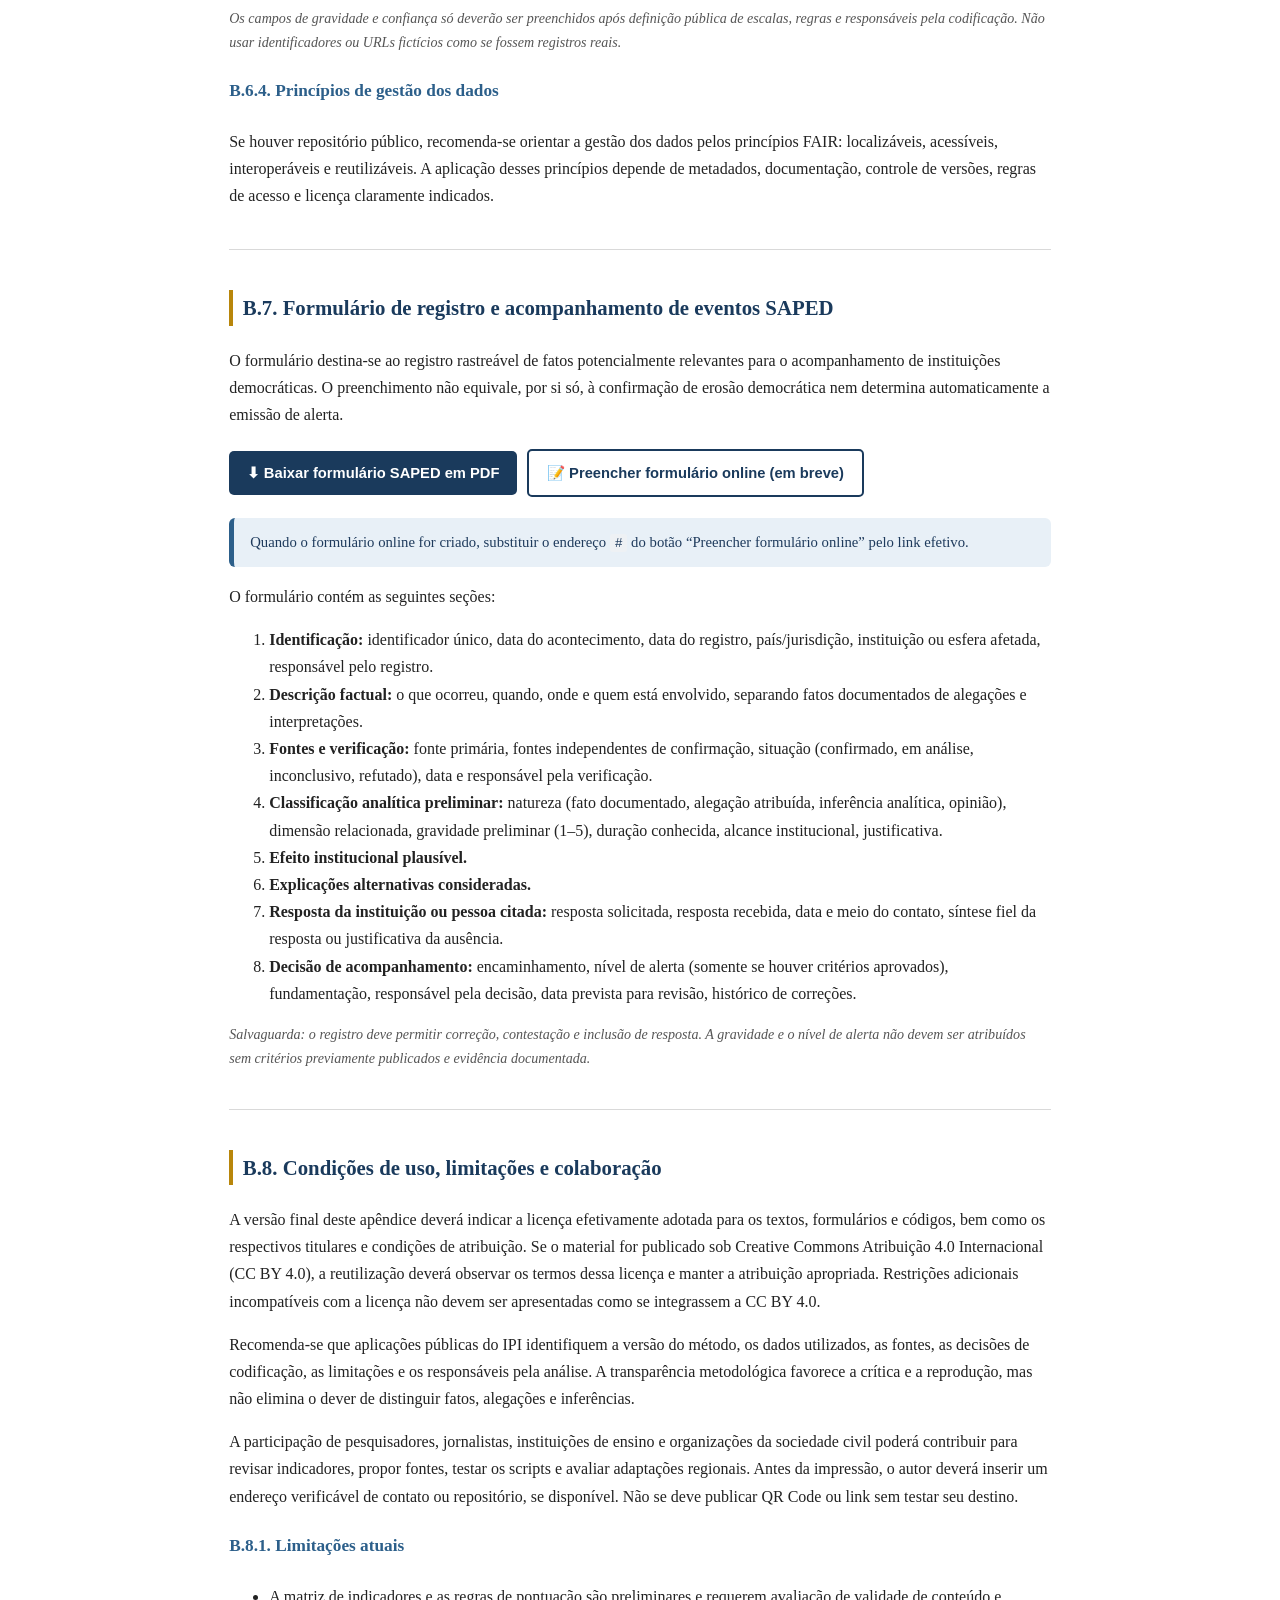
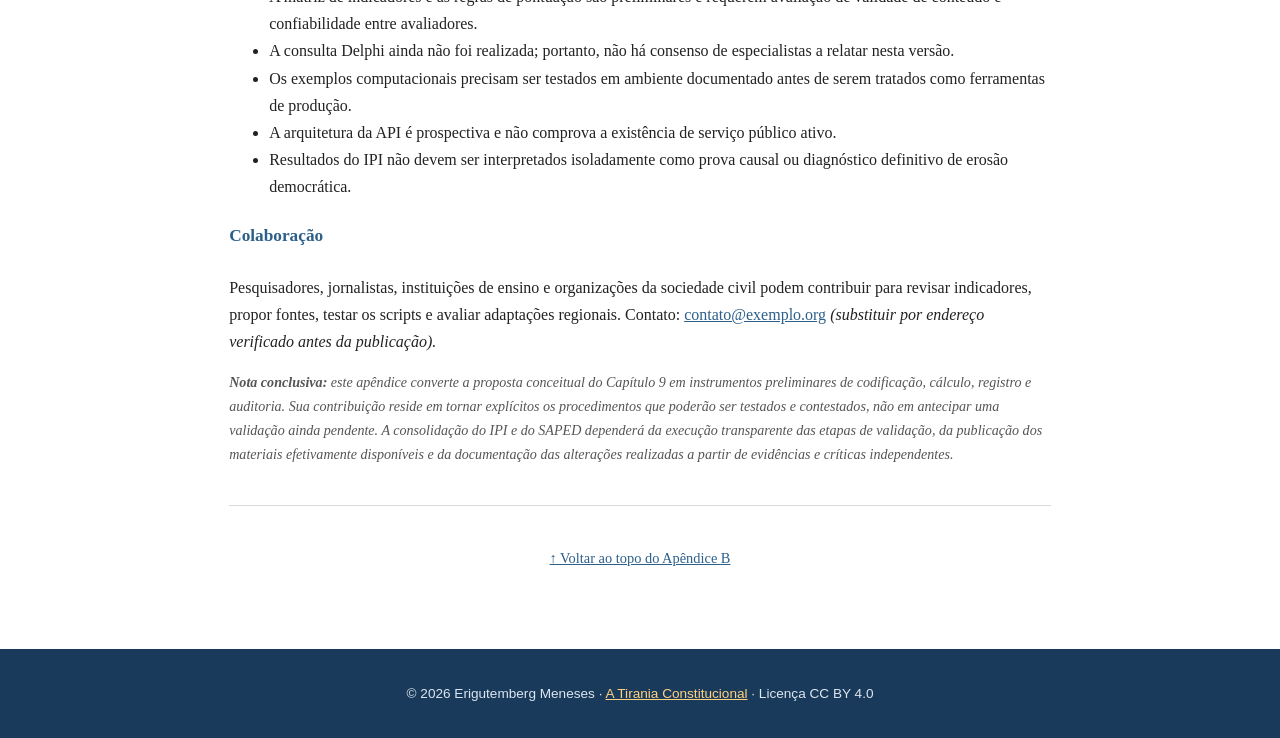
==== commit 9f47466f: "Update print statement from 'Hello' to 'Goodbye'" ====
--- a/apendice-b.html
+++ b/apendice-b.html
@@ -5,11 +5,272 @@
   <meta name="viewport" content="width=device-width, initial-scale=1.0">
   <title>Apêndice B — Manual Operacional do IPI e do SAPED | A Tirania Constitucional</title>
   <meta name="description" content="Manual operacional preliminar do IPI e do SAPED: matriz de codificação, protocolo Delphi, scripts de cálculo, ficha de avaliação, API projetada e formulário de registro de eventos.">
-  <link rel="stylesheet" href="css/style.css">
+  <style>
+    :root {
+      --azul: #1a3a5c;
+      --azul-claro: #2c5f8a;
+      --dourado: #b8860b;
+      --cinza-fundo: #f7f7f5;
+      --cinza-borda: #d9d9d9;
+      --texto: #222;
+      --texto-suave: #555;
+      --vermelho: #a83232;
+      --verde: #2e7d32;
+      --amarelo: #b8860b;
+    }
+    * { box-sizing: border-box; }
+    body {
+      margin: 0;
+      font-family: Georgia, 'Times New Roman', serif;
+      color: var(--texto);
+      background: #fff;
+      line-height: 1.7;
+    }
+    a { color: var(--azul-claro); }
+    a:hover { color: var(--dourado); }
+
+    /* Cabeçalho */
+    .site-header {
+      background: var(--azul);
+      color: #fff;
+      padding: 0.8rem 1.2rem;
+      position: sticky;
+      top: 0;
+      z-index: 10;
+    }
+    .site-nav {
+      display: flex;
+      flex-wrap: wrap;
+      align-items: center;
+      justify-content: space-between;
+      max-width: 1100px;
+      margin: 0 auto;
+      gap: 0.5rem;
+    }
+    .site-logo {
+      color: #fff;
+      text-decoration: none;
+      font-weight: bold;
+      font-size: 1.05rem;
+      letter-spacing: 0.02em;
+    }
+    .nav-links {
+      list-style: none;
+      display: flex;
+      flex-wrap: wrap;
+      gap: 0.9rem;
+      margin: 0;
+      padding: 0;
+      font-size: 0.9rem;
+    }
+    .nav-links a {
+      color: #e8eef5;
+      text-decoration: none;
+    }
+    .nav-links a:hover, .nav-links a.active {
+      color: #ffd27f;
+      text-decoration: underline;
+    }
+
+    /* Conteúdo */
+    .apendice-main {
+      max-width: 860px;
+      margin: 0 auto;
+      padding: 2rem 1.2rem 4rem;
+    }
+    .apendice-section {
+      margin-bottom: 2.5rem;
+      padding-bottom: 1.5rem;
+      border-bottom: 1px solid var(--cinza-borda);
+    }
+    .apendice-section h1 {
+      font-size: 1.8rem;
+      color: var(--azul);
+      line-height: 1.3;
+      margin-top: 0;
+    }
+    .apendice-section h2 {
+      font-size: 1.15rem;
+      color: var(--texto-suave);
+      font-weight: normal;
+      font-style: italic;
+      margin-top: -0.3rem;
+    }
+    .apendice-section h3 {
+      font-size: 1.3rem;
+      color: var(--azul);
+      margin-top: 1.8rem;
+      border-left: 4px solid var(--dourado);
+      padding-left: 0.6rem;
+    }
+    .apendice-section h4 {
+      font-size: 1.08rem;
+      color: var(--azul-claro);
+      margin-top: 1.3rem;
+    }
+
+    /* Tabelas */
+    table {
+      width: 100%;
+      border-collapse: collapse;
+      margin: 1rem 0;
+      font-size: 0.88rem;
+      font-family: Arial, Helvetica, sans-serif;
+    }
+    th, td {
+      border: 1px solid var(--cinza-borda);
+      padding: 0.5rem 0.6rem;
+      text-align: left;
+      vertical-align: top;
+    }
+    th {
+      background: var(--azul);
+      color: #fff;
+      font-weight: bold;
+    }
+    tbody tr:nth-child(even) { background: var(--cinza-fundo); }
+
+    /* Cards de dimensão */
+    .dimensao-card {
+      background: var(--cinza-fundo);
+      border: 1px solid var(--cinza-borda);
+      border-radius: 6px;
+      margin: 0.9rem 0;
+      padding: 0.7rem 1rem;
+    }
+    .dimensao-card summary {
+      cursor: pointer;
+      font-size: 1rem;
+      color: var(--azul);
+      padding: 0.2rem 0;
+    }
+    .dimensao-card summary:hover { color: var(--dourado); }
+
+    /* Avisos */
+    .aviso {
+      border-radius: 6px;
+      padding: 0.8rem 1rem;
+      margin: 1rem 0;
+      font-size: 0.92rem;
+      line-height: 1.6;
+    }
+    .aviso-importante {
+      background: #fdf3e7;
+      border-left: 5px solid var(--vermelho);
+      color: #5a1e1e;
+    }
+    .aviso-atencao {
+      background: #fff8e1;
+      border-left: 5px solid var(--amarelo);
+      color: #5c4a00;
+    }
+    .aviso-info {
+      background: #e8f0f7;
+      border-left: 5px solid var(--azul-claro);
+      color: #1e3a5c;
+    }
+
+    /* Blocos de código */
+    .bloco-codigo {
+      background: #1e1e1e;
+      color: #d4d4d4;
+      padding: 1rem;
+      border-radius: 6px;
+      overflow-x: auto;
+      font-family: 'Consolas', 'Courier New', monospace;
+      font-size: 0.82rem;
+      line-height: 1.55;
+    }
+    .bloco-codigo code { font-family: inherit; }
+    code {
+      background: #eef1f4;
+      padding: 0.1rem 0.3rem;
+      border-radius: 3px;
+      font-family: 'Consolas', 'Courier New', monospace;
+      font-size: 0.9em;
+    }
+
+    /* Botões */
+    .btn-primario, .btn-secundario, .btn-download {
+      display: inline-block;
+      padding: 0.6rem 1.1rem;
+      border-radius: 5px;
+      text-decoration: none;
+      font-family: Arial, Helvetica, sans-serif;
+      font-size: 0.92rem;
+      font-weight: bold;
+      margin: 0.3rem 0.4rem 0.3rem 0;
+      transition: background 0.2s;
+    }
+    .btn-primario {
+      background: var(--azul);
+      color: #fff;
+    }
+    .btn-primario:hover { background: var(--azul-claro); color: #fff; }
+    .btn-secundario {
+      background: #fff;
+      color: var(--azul);
+      border: 2px solid var(--azul);
+    }
+    .btn-secundario:hover { background: var(--azul); color: #fff; }
+    .btn-download {
+      background: var(--dourado);
+      color: #fff;
+      font-size: 0.85rem;
+      padding: 0.45rem 0.9rem;
+    }
+    .btn-download:hover { background: #966d09; color: #fff; }
+
+    /* Listas */
+    .regras-lista li, .rodadas-delphi li { margin-bottom: 0.5rem; }
+    .faixas-ipi li { margin-bottom: 0.3rem; }
+    .formula-ipi {
+      background: var(--cinza-fundo);
+      padding: 0.8rem;
+      border-radius: 6px;
+      text-align: center;
+      font-size: 1.05rem;
+      border: 1px dashed var(--azul-claro);
+    }
+
+    .nota, .nota-agregacao, .nota-final {
+      font-size: 0.88rem;
+      color: var(--texto-suave);
+      font-style: italic;
+    }
+    .nota-agregacao { margin-top: -0.3rem; }
+    .placeholder {
+      color: var(--vermelho);
+      font-style: italic;
+      font-size: 0.9rem;
+    }
+    .voltar-topo {
+      text-align: center;
+      margin-top: 2rem;
+      font-size: 0.9rem;
+    }
+
+    /* Rodapé */
+    .site-footer {
+      background: var(--azul);
+      color: #dce6ef;
+      text-align: center;
+      padding: 1.2rem;
+      font-size: 0.85rem;
+      font-family: Arial, Helvetica, sans-serif;
+    }
+    .site-footer a { color: #ffd27f; }
+
+    @media (max-width: 600px) {
+      .apendice-section h1 { font-size: 1.4rem; }
+      .nav-links { font-size: 0.8rem; gap: 0.6rem; }
+      table { font-size: 0.78rem; }
+      th, td { padding: 0.35rem 0.4rem; }
+    }
+  </style>
 </head>
 <body>
 
-  <!-- Cabeçalho / navegação (reaproveitar o do index.html) -->
   <header class="site-header">
     <nav class="site-nav">
       <a href="index.html" class="site-logo">A Tirania Constitucional</a>
@@ -44,12 +305,35 @@
         quais evidências deverão sustentar as avaliações e quais procedimentos ainda
         precisam de validação independente.
       </p>
+      <p>O material compreende:</p>
+      <ul>
+        <li>(i) matriz preliminar de codificação dos indicadores;</li>
+        <li>(ii) protocolo proposto para consulta Delphi;</li>
+        <li>(iii) exemplos de implementação computacional do cálculo;</li>
+        <li>(iv) ficha de avaliação institucional;</li>
+        <li>(v) arquitetura projetada para disponibilização de dados;</li>
+        <li>(vi) formulário de registro de eventos do SAPED;</li>
+        <li>(vii) condições de uso e formas de colaboração.</li>
+      </ul>
       <div class="aviso aviso-importante">
         <strong>Importante:</strong> o IPI e o SAPED são apresentados aqui como propostas
         em desenvolvimento. A consulta Delphi ainda não foi realizada. Os indicadores,
         pesos e critérios não devem ser descritos como consensualmente validados ou
         empiricamente confirmados.
       </div>
+      <p>
+        Os scripts são exemplos de implementação do cálculo; sua presença não substitui
+        testes, documentação de dependências, verificação de equivalência entre linguagens
+        nem publicação dos dados necessários à reprodução. Do mesmo modo, a seção sobre API
+        descreve uma arquitetura projetada e não atesta a existência de serviço público já
+        operacional.
+      </p>
+      <p>
+        Ao utilizar os instrumentos, o pesquisador deverá registrar as fontes consultadas,
+        o período de referência, as decisões de codificação, os dados ausentes, as
+        divergências e as limitações. A especificação de um procedimento não equivale, por
+        si só, à comprovação de sua validade ou eficácia.
+      </p>
     </section>
 
     <!-- B.2 -->
@@ -58,114 +342,256 @@
       <p>
         Esta matriz operacionaliza provisoriamente as cinco dimensões do IPI em 25
         indicadores. As fontes listadas são referências possíveis para consulta, não
-        uma declaração de que os dados já foram coletados.
+        uma declaração de que os dados já foram coletados ou de que todas as fontes
+        oferecem séries diretamente comparáveis. Antes de cada aplicação, deve-se
+        verificar a disponibilidade, a versão, a cobertura geográfica e temporal e a
+        definição exata da variável utilizada.
+      </p>
+      <p>
+        As âncoras de 0 e 10 indicam extremos interpretativos propostos. Para pontuações
+        intermediárias, o avaliador deverá documentar a evidência e explicar a posição
+        atribuída. A escala não deve ser aplicada mecanicamente quando a fonte não medir
+        o conceito pretendido.
       </p>
 
       <!-- D1 -->
       <details class="dimensao-card" open>
         <summary><strong>D1 — Independência judicial</strong> (peso proposto: 25%)</summary>
-        <table class="tabela-indicadores">
+        <table>
           <thead>
-            <tr><th>Código</th><th>Indicador</th><th>Fontes possíveis</th><th>Âncoras (0–10)</th></tr>
+            <tr><th>Código</th><th>Indicador operacional</th><th>Fontes possíveis</th><th>Âncoras preliminares (0–10)</th></tr>
           </thead>
           <tbody>
             <tr>
               <td>D1.1</td>
               <td>Garantias contra remoção arbitrária de juízes</td>
-              <td>V-Dem; Constitute Project</td>
+              <td>V-Dem (variável pertinente); Constitute Project</td>
               <td>10: garantias efetivas e respeitadas; 0: inexistência ou violação sistemática.</td>
             </tr>
             <tr>
               <td>D1.2</td>
               <td>Autonomia orçamentária do Judiciário</td>
-              <td>WJP Rule of Law Index; Open Budget Survey</td>
-              <td>10: autonomia efetiva; 0: subordinação ou controle que inviabilize a atuação independente.</td>
+              <td>WJP Rule of Law Index; Open Budget Survey; documentos orçamentários nacionais</td>
+              <td>10: autonomia efetiva, sem interferência arbitrária documentada; 0: subordinação ou controle que inviabilize a atuação independente.</td>
             </tr>
             <tr>
               <td>D1.3</td>
               <td>Capacidade de decidir contra o governo sem retaliação</td>
-              <td>V-Dem; decisões judiciais; associações de magistrados</td>
-              <td>10: decisões adversas cumpridas sem retaliação; 0: retaliação sistemática.</td>
+              <td>V-Dem; decisões judiciais; relatórios de associações de magistrados</td>
+              <td>10: decisões adversas ao governo são cumpridas e não geram retaliação indevida; 0: retaliação sistemática ou descumprimento reiterado.</td>
             </tr>
             <tr>
               <td>D1.4</td>
               <td>Existência e efetividade de regras de conduta judicial</td>
-              <td>CNJ; Comissão de Veneza; normas oficiais</td>
-              <td>10: regras claras e aplicadas com independência; 0: ausência ou inefetividade.</td>
+              <td>CNJ, quando aplicável; Comissão de Veneza; normas e relatórios oficiais</td>
+              <td>10: regras claras, aplicadas por instância com garantias de independência; 0: ausência de regras ou aplicação ineficaz e arbitrária.</td>
             </tr>
             <tr>
               <td>D1.5</td>
               <td>Transparência decisória e acesso público a processos</td>
-              <td>WJP; portais judiciais; dados abertos</td>
-              <td>10: publicidade ampla e acessível; 0: sigilo sistemático injustificado.</td>
+              <td>WJP; portais judiciais; iniciativas de dados abertos</td>
+              <td>10: publicidade ampla, tempestiva e acessível, ressalvadas exceções legítimas; 0: sigilo sistemático sem justificativa adequada.</td>
             </tr>
           </tbody>
         </table>
         <p class="nota-agregacao">
           Agregação provisória: média aritmética simples dos cinco indicadores, desde
-          que todos tenham pontuação válida e comparável.
+          que todos tenham pontuação válida e comparável. Se houver indicador sem
+          pontuação, registrar a ausência e não substituir automaticamente o valor.
         </p>
       </details>
 
       <!-- D2 -->
       <details class="dimensao-card">
         <summary><strong>D2 — Independência dos órgãos de controle</strong> (peso proposto: 20%)</summary>
-        <!-- Inserir aqui a tabela D2 (D2.1 a D2.5) do Apêndice B -->
-       
-           
-        <p class="placeholder">[ Código	Indicador Operacional	Fonte Prevista	Regra de Pontuação (0–10)
-D2.1	Autonomia funcional de Tribunais de Contas e Controladorias	V-Dem (v2lgoversight); INTOSAI reports	10 = autonomia plena; 0 = subordinação hierárquica ao Executivo
-D2.2	Capacidade técnica e estabilidade de corpo funcional	WJP; relatórios anuais dos órgãos	10 = quadro estável e qualificado; 0 = rotatividade política e desqualificação
-D2.3	Publicidade e tempestividade dos resultados de auditorias	Open Budget Survey; portais de transparência	10 = relatórios públicos e tempestivos; 0 = retenção ou sigilo
-D2.4	Existência de canal de denúncia protegido (whistleblower)	OECD Anti-Bribery Convention; Transparency International	10 = proteção legal efetiva; 0 = ausência ou perseguição
-D2.5	Investigação de agentes de alto escalão (sem seletividade)	V-Dem (v2x_corr); relatórios da sociedade civil	10 = investigações sem discriminação política; 0 = seletividade ou paralisiaInserir tabela D2 — ver Apêndice B, B.2.2]</p>
+        <table>
+          <thead>
+            <tr><th>Código</th><th>Indicador operacional</th><th>Fontes possíveis</th><th>Âncoras preliminares (0–10)</th></tr>
+          </thead>
+          <tbody>
+            <tr>
+              <td>D2.1</td>
+              <td>Autonomia funcional de tribunais de contas e controladorias</td>
+              <td>V-Dem; INTOSAI; legislação e relatórios oficiais</td>
+              <td>10: autonomia jurídica e operacional efetiva; 0: subordinação que impeça controle independente.</td>
+            </tr>
+            <tr>
+              <td>D2.2</td>
+              <td>Capacidade técnica e estabilidade do quadro funcional</td>
+              <td>WJP; relatórios anuais dos órgãos; dados de pessoal</td>
+              <td>10: quadro qualificado e continuidade técnica; 0: substituição politizada recorrente ou perda grave de capacidade.</td>
+            </tr>
+            <tr>
+              <td>D2.3</td>
+              <td>Publicidade e tempestividade de auditorias</td>
+              <td>Open Budget Survey; portais de transparência; relatórios de auditoria</td>
+              <td>10: resultados publicados integral e tempestivamente; 0: retenção sistemática ou sigilo injustificado.</td>
+            </tr>
+            <tr>
+              <td>D2.4</td>
+              <td>Canal de denúncia e proteção de denunciantes</td>
+              <td>OCDE; Transparency International; legislação nacional</td>
+              <td>10: canais acessíveis e proteção efetiva contra retaliação; 0: ausência de proteção ou perseguição documentada.</td>
+            </tr>
+            <tr>
+              <td>D2.5</td>
+              <td>Investigação de agentes de alto escalão com critérios não seletivos</td>
+              <td>V-Dem; relatórios oficiais e da sociedade civil; decisões judiciais</td>
+              <td>10: evidência de aplicação consistente de critérios; 0: evidência robusta de seletividade política ou paralisação sistemática. Considerar explicações alternativas.</td>
+            </tr>
+          </tbody>
+        </table>
+        <p class="nota-agregacao">
+          Agregação provisória: média aritmética simples dos cinco indicadores.
+        </p>
       </details>
 
       <!-- D3 -->
       <details class="dimensao-card">
         <summary><strong>D3 — Liberdade de expressão e de imprensa</strong> (peso proposto: 20%)</summary>
-        <p class="placeholder">[Código	Indicador Operacional	Fonte Prevista	Regra de Pontuação (0–10)
-D3.1	Ausência de censura prévia estatal	Freedom House (FOTN); V-Dem (v2mecensor)	10 = vedação constitucional e prática; 0 = censura formal ou informal
-D3.2	Pluralismo de propriedade de mídia	Media Pluralism Monitor (EU); Reporters Without Borders	10 = pluralismo efetivo; 0 = concentração monopolística alinhada ao governo
-D3.3	Segurança de jornalistas (ausência de assassinatos, prisões arbitrárias)	CPJ; RSF; V-Dem (v2mecrit)	10 = zero casos; 0 = perseguição sistemática
-D3.4	Acesso à informação pública (LAI e equivalentes)	RTI Rating; Access Info Europe	10 = lei robusta e efetiva; 0 = ausência ou obstrução
-D3.5	Independência editorial da mídia pública	EBU; relatórios da Comissão de Veneza	10 = autonomia editorial; 0 = instrumento de propaganda governamental
-Inserir tabela D3 — ver Apêndice B, B.2.3]</p>
+        <table>
+          <thead>
+            <tr><th>Código</th><th>Indicador operacional</th><th>Fontes possíveis</th><th>Âncoras preliminares (0–10)</th></tr>
+          </thead>
+          <tbody>
+            <tr>
+              <td>D3.1</td>
+              <td>Ausência de censura estatal prévia ou indireta indevida</td>
+              <td>Freedom House; V-Dem; decisões judiciais e atos oficiais</td>
+              <td>10: proteção jurídica acompanhada de prática efetiva; 0: censura sistemática formal ou informal.</td>
+            </tr>
+            <tr>
+              <td>D3.2</td>
+              <td>Pluralismo na propriedade e no acesso aos meios de comunicação</td>
+              <td>Media Pluralism Monitor; Repórteres sem Fronteiras; dados de mercado</td>
+              <td>10: pluralismo efetivo e diversidade de vozes; 0: concentração extrema associada a barreiras ou alinhamento coercitivo.</td>
+            </tr>
+            <tr>
+              <td>D3.3</td>
+              <td>Segurança de jornalistas e ausência de perseguição arbitrária</td>
+              <td>CPJ; Repórteres sem Fronteiras; V-Dem; registros judiciais</td>
+              <td>10: proteção efetiva e ausência de padrão de intimidação; 0: perseguição sistemática. Não usar a mera ausência de assassinatos como prova suficiente de segurança.</td>
+            </tr>
+            <tr>
+              <td>D3.4</td>
+              <td>Acesso à informação pública</td>
+              <td>RTI Rating; legislação de acesso à informação; relatórios de implementação</td>
+              <td>10: regras robustas, respostas tempestivas e recursos efetivos; 0: ausência de garantias ou obstrução sistemática.</td>
+            </tr>
+            <tr>
+              <td>D3.5</td>
+              <td>Independência editorial dos meios públicos</td>
+              <td>EBU; Comissão de Veneza; estatutos e relatórios dos meios públicos</td>
+              <td>10: autonomia editorial protegida na prática; 0: uso sistemático como instrumento de propaganda governamental.</td>
+            </tr>
+          </tbody>
+        </table>
+        <p class="nota-agregacao">
+          Agregação provisória: média aritmética simples dos cinco indicadores.
+        </p>
       </details>
 
       <!-- D4 -->
       <details class="dimensao-card">
         <summary><strong>D4 — Integridade eleitoral</strong> (peso proposto: 20%)</summary>
-        <p class="placeholder">[Código	Indicador Operacional	Fonte Prevista	Regra de Pontuação (0–10)
-D4.1	Imparcialidade da administração eleitoral	V-Dem (v2elembaut); IDEA	10 = órgão técnico e autônomo; 0 = partidarização
-D4.2	Igualdade de acesso à mídia e financiamento	V-Dem (v2elembcam); relatórios de observadores	10 = regras equitativas; 0 = vantagens sistemáticas do incumbente
-D4.3	Liberdade de organização partidária	V-Dem (v2psorgs); Freedom House	10 = plena liberdade; 0 = barreiras legais ou práticas
-D4.4	Existência de mecanismos de contestação e fiscalização	IDEA; relatórios de missões de observação	10 = recursos efetivos; 0 = inexistência ou inefetividade
-D4.5	Aceitação pública dos resultados e alternância	V-Dem (v2elfreair); Latinobarómetro	10 = ampla aceitação; 0 = contestação sistemática sem base probatória
-Inserir tabela D4 — ver Apêndice B, B.2.4]</p>
+        <table>
+          <thead>
+            <tr><th>Código</th><th>Indicador operacional</th><th>Fontes possíveis</th><th>Âncoras preliminares (0–10)</th></tr>
+          </thead>
+          <tbody>
+            <tr>
+              <td>D4.1</td>
+              <td>Imparcialidade da administração eleitoral</td>
+              <td>V-Dem; International IDEA; legislação e relatórios eleitorais</td>
+              <td>10: administração profissional e independente; 0: partidarização que comprometa a imparcialidade.</td>
+            </tr>
+            <tr>
+              <td>D4.2</td>
+              <td>Equidade de acesso à mídia e de financiamento eleitoral</td>
+              <td>V-Dem; autoridades eleitorais; observadores nacionais e internacionais</td>
+              <td>10: regras equitativas e fiscalização efetiva; 0: vantagens sistemáticas e indevidas ao incumbente.</td>
+            </tr>
+            <tr>
+              <td>D4.3</td>
+              <td>Liberdade de organização partidária</td>
+              <td>V-Dem; Freedom House; legislação e decisões pertinentes</td>
+              <td>10: liberdade efetiva de criação e atuação partidária; 0: barreiras arbitrárias ou restrições sistemáticas.</td>
+            </tr>
+            <tr>
+              <td>D4.4</td>
+              <td>Mecanismos efetivos de contestação e fiscalização eleitoral</td>
+              <td>International IDEA; tribunais eleitorais; missões de observação</td>
+              <td>10: recursos acessíveis, imparciais e tempestivos; 0: inexistência ou ineficácia sistemática.</td>
+            </tr>
+            <tr>
+              <td>D4.5</td>
+              <td>Respeito institucional aos resultados e possibilidade de alternância</td>
+              <td>V-Dem; Latinobarómetro; documentos oficiais e eleitorais</td>
+              <td>10: resultados apurados são respeitados e a alternância é viável; 0: recusa institucional sistemática de resultados válidos. A contestação pública, por si só, não reduz a pontuação.</td>
+            </tr>
+          </tbody>
+        </table>
+        <p class="nota-agregacao">
+          Agregação provisória: média aritmética simples dos cinco indicadores.
+        </p>
       </details>
 
       <!-- D5 -->
       <details class="dimensao-card">
         <summary><strong>D5 — Participação política e sociedade civil</strong> (peso proposto: 15%)</summary>
-        <p class="placeholder">[Código	Indicador Operacional	Fonte Prevista	Regra de Pontuação (0–10)
-D5.1	Liberdade de associação e reunião pacífica	V-Dem (v2cssassoc, v2cssassemb); Freedom House	10 = plenas liberdades; 0 = restrições sistemáticas
-D5.2	Existência de canais institucionais de participação	OECD; relatórios nacionais	10 = conselhos deliberativos efetivos; 0 = ausência ou caráter meramente consultivo
-D5.3	Proteção de ativistas e defensores de direitos humanos	Front Line Defenders; V-Dem (v2csorgan)	10 = proteção efetiva; 0 = criminalização ou assassinatos
-D5.4	Atuação autônoma de ONGs (sem rotulação persecutória)	CIVICUS Monitor; relatórios temáticos	10 = plena autonomia; 0 = leis de "agentes estrangeiros" ou equivalentes
-D5.5	Existência de orçamento participativo e iniciativas populares	IPEA; IDEA; relatórios municipais	10 = instrumentos efetivos; 0 = ausência
-Inserir tabela D5 — ver Apêndice B, B.2.5]</p>
+        <table>
+          <thead>
+            <tr><th>Código</th><th>Indicador operacional</th><th>Fontes possíveis</th><th>Âncoras preliminares (0–10)</th></tr>
+          </thead>
+          <tbody>
+            <tr>
+              <td>D5.1</td>
+              <td>Liberdade de associação e reunião pacífica</td>
+              <td>V-Dem; Freedom House; legislação e decisões judiciais</td>
+              <td>10: liberdades protegidas e exercidas na prática; 0: restrições sistemáticas e arbitrárias.</td>
+            </tr>
+            <tr>
+              <td>D5.2</td>
+              <td>Canais institucionais de participação pública</td>
+              <td>OCDE; relatórios nacionais; legislação e registros de participação</td>
+              <td>10: canais acessíveis com influência demonstrável; 0: ausência de canais ou mecanismos meramente formais sem acesso efetivo.</td>
+            </tr>
+            <tr>
+              <td>D5.3</td>
+              <td>Proteção de ativistas e defensores de direitos humanos</td>
+              <td>Front Line Defenders; V-Dem; registros oficiais e independentes</td>
+              <td>10: proteção efetiva contra ameaças e retaliações; 0: criminalização ou violência sistemática sem resposta adequada.</td>
+            </tr>
+            <tr>
+              <td>D5.4</td>
+              <td>Autonomia das organizações da sociedade civil</td>
+              <td>CIVICUS Monitor; legislação; relatórios temáticos</td>
+              <td>10: autonomia efetiva; 0: restrições persecutórias ou impedimentos sistemáticos à atuação independente.</td>
+            </tr>
+            <tr>
+              <td>D5.5</td>
+              <td>Orçamento participativo e iniciativas populares</td>
+              <td>IPEA; International IDEA; registros municipais e nacionais</td>
+              <td>10: instrumentos acessíveis, regulares e com efeitos verificáveis; 0: inexistência ou bloqueio sistemático.</td>
+            </tr>
+          </tbody>
+        </table>
+        <p class="nota-agregacao">
+          Agregação provisória: média aritmética simples dos cinco indicadores.
+        </p>
       </details>
 
       <h4>B.2.6. Regras transversais de codificação</h4>
       <ol class="regras-lista">
         <li>Identificar a variável original, a fonte, a versão, o período e a direção interpretativa antes de converter qualquer valor.</li>
-        <li>Normalização linear: <code>Xnorm = 10 × (X − Xmin) / (Xmax − Xmin)</code>, quando aplicável e justificada.</li>
-        <li>Quando valores maiores representarem deterioração, inverter: <code>Xinv = 10 − Xnorm</code>.</li>
-        <li>Não combinar escalas distintas sem registrar a transformação aplicada.</li>
-        <li>Não realizar imputação automática de dados ausentes. Categorias: (a) ausência de informação; (b) indisponibilidade da fonte; (c) informação inconclusiva; (d) indicador inaplicável.</li>
-        <li>O IPI agregado será "não calculável" quando qualquer dimensão não dispuser de pontuação válida.</li>
-        <li>Codificação dupla: divergências superiores a 2 pontos serão encaminhadas a terceiro avaliador.</li>
+        <li>Para uma variável quantitativa com mínimo e máximo válidos conhecidos, a normalização linear proposta é: <code>Xnorm = 10 × (X − Xmin) / (Xmax − Xmin)</code>. A expressão só se aplica quando Xmax &gt; Xmin e quando os extremos representam adequadamente a escala observada.</li>
+        <li>Quando valores maiores representarem deterioração institucional, inverter a escala: <code>Xinv = 10 − Xnorm</code>. A direção deverá ser documentada no dicionário de variáveis.</li>
+        <li>Não combinar escalas distintas sem registrar a transformação aplicada. Se uma fonte usar categorias ordinais, não presumir intervalos iguais sem justificativa metodológica.</li>
+        <li>Não realizar imputação automática de dados ausentes. Registrar uma das categorias: (a) ausência de informação; (b) indisponibilidade da fonte; (c) informação inconclusiva; ou (d) indicador inaplicável.</li>
+        <li>O IPI agregado será indicado como “não calculável” quando qualquer dimensão não dispuser de pontuação válida, conforme a regra conservadora desta versão. Eventual alternativa para dados ausentes deverá ser previamente justificada e submetida a análise de sensibilidade.</li>
+        <li>Sempre que possível, dois avaliadores codificarão os indicadores de forma independente. Divergências superiores a dois pontos na escala 0–10 serão encaminhadas a terceiro avaliador. Registrar as pontuações originais, a justificativa de cada avaliador e a decisão final.</li>
+        <li>Toda pontuação deverá estar acompanhada de justificativa documental e, sempre que disponível, de link, página, data de acesso ou identificador persistente da fonte.</li>
+        <li><strong>Limitação:</strong> as âncoras de pontuação são preliminares. Sua clareza, confiabilidade entre avaliadores e validade de conteúdo precisam ser avaliadas antes de se tratar o instrumento como validado.</li>
       </ol>
     </section>
 
@@ -174,65 +600,121 @@
       <h3>B.3. Protocolo proposto para consulta Delphi</h3>
       <div class="aviso aviso-atencao">
         Esta seção descreve um procedimento <strong>futuro</strong> de consulta a
-        especialistas. A consulta <strong>não foi realizada</strong> até a preparação
-        desta versão.
+        especialistas para examinar a pertinência dos indicadores, a distribuição dos
+        pesos e a viabilidade de aplicação do IPI. A consulta <strong>não foi realizada</strong>
+        até a preparação desta versão; por isso, os itens abaixo constituem um protocolo
+        de trabalho, e não resultados de validação.
       </div>
+
       <h4>B.3.1. Objetivos</h4>
       <ul>
-        <li>Avaliar a pertinência conceitual das cinco dimensões e dos 25 indicadores.</li>
+        <li>Avaliar a pertinência conceitual das cinco dimensões e dos 25 indicadores propostos.</li>
         <li>Identificar indicadores redundantes, ausentes, ambíguos ou de difícil mensuração.</li>
-        <li>Examinar os pesos relativos das dimensões.</li>
-        <li>Avaliar clareza, viabilidade de coleta, comparabilidade e regras de conversão.</li>
+        <li>Examinar os pesos relativos das dimensões e a justificativa para sua distribuição.</li>
+        <li>Avaliar clareza, viabilidade de coleta, comparabilidade e regras de conversão e agregação.</li>
+        <li>Registrar convergências e divergências, inclusive as que permaneçam sem resolução.</li>
       </ul>
 
       <h4>B.3.2. Composição do painel — proposta inicial</h4>
       <p>
-        Painel de 20 a 30 participantes: juristas constitucionais (30%), cientistas
-        políticos (25%), especialistas em estatística ou mensuração (20%), jornalistas
-        investigativos (15%) e representantes de organizações da sociedade civil (10%).
+        Propõe-se um painel de 20 a 30 participantes, com experiência demonstrável em
+        áreas pertinentes. A composição inicial poderá incluir juristas constitucionais
+        (30%), cientistas políticos (25%), especialistas em estatística ou mensuração
+        (20%), jornalistas investigativos (15%) e representantes de organizações da
+        sociedade civil (10%). Essas proporções são metas de recrutamento, não dados de
+        um painel constituído.
+      </p>
+      <p>
+        A seleção deverá considerar produção acadêmica ou experiência profissional
+        relevante nos cinco anos anteriores ao convite, diversidade geográfica — com meta
+        inicial de pelo menos cinco países — e equilíbrio de gênero. O protocolo deverá
+        prever declaração de conflitos de interesse, proteção de dados dos participantes
+        e regras de anonimização das respostas.
       </p>
 
       <h4>B.3.3. Rodadas propostas</h4>
       <ol class="rodadas-delphi">
-        <li><strong>Rodada 1 — Consulta aberta:</strong> indicadores a excluir/reformular, dimensões ausentes, fontes inadequadas, justificativa dos pesos.</li>
-        <li><strong>Rodada 2 — Questionário estruturado:</strong> escala 1–7 para pertinência, clareza e viabilidade; distribuição de 100 pontos entre dimensões.</li>
-        <li><strong>Rodada 3 — Devolutiva e consolidação:</strong> estatísticas agregadas, síntese de justificativas e divergências persistentes.</li>
+        <li>
+          <strong>Rodada 1 — Consulta aberta.</strong> Os participantes receberão a matriz
+          preliminar e responderão, entre outras, às seguintes perguntas: quais indicadores
+          devem ser excluídos ou reformulados? Que dimensões ou indicadores estão ausentes?
+          Quais fontes são inadequadas ou insuficientes? Os pesos propostos são justificáveis?
+          Que riscos de viés, redundância ou dificuldade de comparação devem ser enfrentados?
+        </li>
+        <li>
+          <strong>Rodada 2 — Questionário estruturado.</strong> Com base na análise da
+          primeira rodada, será apresentada uma versão revisada. Cada participante avaliará,
+          em escala de 1 a 7, a pertinência, a clareza e a viabilidade de coleta de cada
+          indicador. Também poderá distribuir 100 pontos entre as cinco dimensões,
+          justificando a alocação. As respostas individuais deverão ser preservadas de modo
+          seguro e analisadas sem expor indevidamente os participantes.
+        </li>
+        <li>
+          <strong>Rodada 3 — Devolutiva e consolidação.</strong> O painel receberá
+          estatísticas agregadas e síntese das justificativas, incluindo divergências
+          persistentes. Os participantes poderão explicar ou rever suas respostas. A análise
+          final deverá informar número de respondentes por rodada, perdas de participação,
+          medidas de tendência central e dispersão, alterações realizadas e questões não
+          resolvidas.
+        </li>
       </ol>
 
       <h4>B.3.4. Critérios de análise e consenso</h4>
       <p>
-        Coeficiente de variação (CV) como medida de dispersão: consenso forte se CV ≤ 0,25;
-        moderado entre 0,26 e 0,40; dissenso se CV > 0,40. Limiares provisórios. Devem
-        ser complementados por mediana, intervalo interquartil e distribuição das respostas.
+        O protocolo inicial propõe usar o coeficiente de variação como uma medida de
+        dispersão, com consenso forte quando CV ≤ 0,25, moderado entre 0,26 e 0,40 e
+        dissenso quando CV &gt; 0,40. Esses limiares são provisórios e precisam de
+        justificação antes da aplicação.
+      </p>
+      <p>
+        Como as respostas Likert são ordinais, a equipe de validação deverá justificar o
+        uso do coeficiente de variação e considerar medidas complementares, como mediana,
+        intervalo interquartil e distribuição das respostas. Não se deve declarar consenso
+        apenas com base em um único índice de dispersão. O protocolo final deverá
+        estabelecer previamente o que ocorrerá em caso de dissenso.
       </p>
 
       <h4>B.3.5. Produtos esperados</h4>
       <ol>
-        <li>Relatório metodológico com composição efetiva do painel e taxas de resposta.</li>
-        <li>Matriz revisada com histórico das alterações.</li>
-        <li>Recomendação sobre os pesos, sem ocultar dissensos.</li>
+        <li>Relatório metodológico com composição efetiva do painel e taxas de resposta por rodada.</li>
+        <li>Matriz revisada, com histórico das alterações e justificativas.</li>
+        <li>Recomendação sobre os pesos, sem ocultar dissensos relevantes.</li>
         <li>Dicionário de variáveis e regras de codificação atualizado.</li>
-        <li>Registro de limitações e plano de validação subsequente.</li>
+        <li>Registro de limitações, decisões pendentes e plano de validação subsequente.</li>
       </ol>
+      <p class="nota">
+        Referência metodológica de partida: Dalkey, N.; Helmer, O. “An Experimental
+        Application of the Delphi Method to the Use of Experts”. <em>Management Science</em>,
+        1963. Os dados bibliográficos completos deverão ser conferidos na lista de
+        referências da obra antes da impressão.
+      </p>
     </section>
 
     <!-- B.4 -->
     <section id="b4" class="apendice-section">
       <h3>B.4. Procedimentos de cálculo e reprodução</h3>
-      <p>Fórmula:</p>
+      <p>
+        O IPI agregado é calculado pela soma ponderada das cinco dimensões, desde que
+        todas tenham pontuação válida entre 0 e 10. Os pesos abaixo reproduzem a proposta
+        apresentada no Capítulo 9 e somam 1,00.
+      </p>
       <p class="formula-ipi"><code>IPI = 0,25·D1 + 0,20·D2 + 0,20·D3 + 0,20·D4 + 0,15·D5</code></p>
-      <p>Faixas interpretativas propostas:</p>
+      <p>Nesta versão, as faixas interpretativas reproduzidas do modelo são:</p>
       <ul class="faixas-ipi">
-        <li>0 a menos de 4,0: preservação institucional muito comprometida.</li>
-        <li>4,0 a menos de 6,0: fragilizada.</li>
-        <li>6,0 a menos de 8,0: intermediária.</li>
-        <li>8,0 a 10,0: relativamente elevada.</li>
+        <li>abaixo de 4,0 — preservação institucional muito comprometida;</li>
+        <li>de 4,0 a menos de 6,0 — fragilizada;</li>
+        <li>de 6,0 a menos de 8,0 — intermediária;</li>
+        <li>e de 8,0 a 10,0 — relativamente elevada.</li>
       </ul>
+      <p>
+        Essas categorias são rótulos interpretativos propostos, não diagnósticos
+        automáticos nem prova isolada de erosão democrática.
+      </p>
 
       <h4>B.4.1. Exemplo numérico ilustrativo</h4>
-      <table class="tabela-exemplo">
+      <table>
         <thead>
-          <tr><th>Dimensão</th><th>Pontuação</th><th>Peso</th><th>Contribuição</th></tr>
+          <tr><th>Dimensão</th><th>Pontuação ilustrativa</th><th>Peso</th><th>Contribuição ponderada</th></tr>
         </thead>
         <tbody>
           <tr><td>D1</td><td>8,0</td><td>0,25</td><td>2,00</td></tr>
@@ -243,7 +725,11 @@
           <tr><td><strong>Total</strong></td><td>—</td><td>1,00</td><td><strong>6,95</strong></td></tr>
         </tbody>
       </table>
-      <p class="nota">IPI ilustrativo = 6,95 → "preservação institucional intermediária". Valores não representam país ou período real.</p>
+      <p class="nota">
+        Resultado ilustrativo: IPI = 6,95, correspondente à faixa “preservação
+        institucional intermediária” segundo os limites acima. Os valores não representam
+        a avaliação de um país ou período real.
+      </p>
 
       <h4>B.4.2. Implementação de referência em Python</h4>
       <pre class="bloco-codigo"><code>PESOS = {"D1": 0.25, "D2": 0.20, "D3": 0.20, "D4": 0.20, "D5": 0.15}
@@ -262,7 +748,8 @@
     ausentes = [k for k, v in dimensoes.items() if v is None]
     if ausentes:
         return {
-            "ipi": None, "classificacao": None,
+            "ipi": None,
+            "classificacao": None,
             "status": "NAO_CALCULAVEL",
             "dimensoes": dimensoes,
             "dimensoes_ausentes": ausentes
@@ -313,60 +800,81 @@
 
       <h4>B.4.4. Reprodutibilidade e auditoria</h4>
       <ul>
-        <li>Executar os scripts em ambiente documentado e confirmar equivalência entre linguagens.</li>
-        <li>Publicar código, matriz de dados, dicionário de variáveis e histórico de versões em repositório acessível.</li>
-        <li>Registrar versão do manual, versão do script, data de execução, fontes, período de referência e hash SHA-256 dos dados.</li>
-        <li>Não afirmar que dados estão depositados em Zenodo ou GitHub sem verificar endereço, versão e licença.</li>
+        <li>Antes de distribuir os scripts, executá-los em ambiente documentado e confirmar que ambos produzem o mesmo resultado para os mesmos dados.</li>
+        <li>Publicar, quando disponíveis, os arquivos de código, a matriz de dados, o dicionário de variáveis, as instruções de execução e o histórico de versões em repositório acessível.</li>
+        <li>Em cada cálculo publicado, registrar versão do manual, versão do script, data de execução, fontes, período de referência e hash SHA-256 do arquivo de dados utilizado.</li>
+        <li>Não afirmar que dados ou scripts estão depositados em Zenodo ou GitHub sem verificar o endereço, a versão publicada e a licença efetiva.</li>
+        <li>Os códigos acima são implementações de referência e devem ser testados antes de uso em pesquisa ou publicação. A licença e os endereços de repositório deverão ser preenchidos ou confirmados pelo autor antes da edição final.</li>
       </ul>
     </section>
 
     <!-- B.5 -->
     <section id="b5" class="apendice-section">
       <h3>B.5. Ficha-padrão para avaliação institucional</h3>
-      <p>Preencher uma ficha por unidade analisada e período de referência.</p>
+      <p>
+        Preencher uma ficha por unidade analisada e período de referência. Toda pontuação
+        deve ser acompanhada de justificativa documental. Se o instrumento for usado em
+        versão eletrônica, preservar os mesmos campos e registrar o histórico das alterações.
+      </p>
       <p>
         <a class="btn-primario" href="assets/ficha-avaliacao-ipi.pdf" download>⬇ Baixar ficha em PDF</a>
-        <a class="btn-secundario" href="https://forms.gle/SUBSTITUIR-PELO-LINK-DO-FORMULARIO" target="_blank" rel="noopener">📝 Preencher ficha online</a>
+        <a class="btn-secundario" href="#" target="_blank" rel="noopener">📝 Preencher ficha online (em breve)</a>
       </p>
       <div class="aviso aviso-info">
-        Substituir o link do formulário online por um Google Forms (ou similar) com os
-        mesmos campos da ficha em PDF. Enquanto o formulário não for criado, manter
-        apenas o PDF para download.
+        Quando o formulário online for criado (Google Forms ou similar), substituir o
+        endereço <code>#</code> do botão “Preencher ficha online” pelo link efetivo.
+        Enquanto isso, manter apenas o PDF para download.
       </div>
+      <p>A ficha contém os seguintes campos:</p>
+      <ul>
+        <li>País ou unidade analisada, período de referência, data de corte da coleta, avaliador(es), data da avaliação, versão do manual, versão do script, identificador/hash dos dados.</li>
+        <li>Dimensão, pontuação (0–10), fonte principal e referência, justificativa e limitações (para D1 a D5).</li>
+        <li>IPI agregado e classificação.</li>
+        <li>Dados ausentes ou inconclusivos (categoria e justificativa).</li>
+        <li>Divergências entre avaliadores e fundamentação da decisão final.</li>
+        <li>Controle e auditoria: fontes arquivadas, data da próxima revisão, responsável.</li>
+      </ul>
     </section>
 
     <!-- B.6 -->
     <section id="b6" class="apendice-section">
       <h3>B.6. Arquitetura projetada para dados e interoperabilidade</h3>
       <div class="aviso aviso-atencao">
-        A descrição abaixo registra uma arquitetura de referência. <strong>Não significa
-        que a API esteja implementada ou acessível.</strong> Endpoints, autenticação e
-        formatos deverão ser confirmados quando houver implantação.
+        Esta seção registra uma arquitetura de referência para eventual disponibilização
+        pública de dados do IPI e do SAPED. <strong>A descrição não significa que a API
+        esteja implementada ou acessível.</strong> Endpoints, autenticação, limites de
+        requisição e formatos deverão ser confirmados e atualizados quando houver implantação.
       </div>
 
       <h4>B.6.1. Princípios de projeto</h4>
       <ul>
-        <li>HTTPS e respostas estruturadas em JSON (opcionalmente CSV).</li>
-        <li>Documentação versionada, idealmente compatível com OpenAPI.</li>
-        <li>Metadados claros: país, período, fontes, versão do método, data de atualização.</li>
-        <li>Identificadores persistentes e histórico de versões.</li>
-        <li>Interoperabilidade com V-Dem, WJP e IDEA, sem presumir equivalência.</li>
+        <li>Transporte seguro por HTTPS e respostas estruturadas, preferencialmente em JSON, com opção de CSV quando apropriado.</li>
+        <li>Documentação técnica versionada, idealmente compatível com OpenAPI, se a API for implementada.</li>
+        <li>Metadados claros sobre país ou unidade, período, fontes, versão do método, data de atualização e limitações.</li>
+        <li>Identificadores persistentes e histórico de versões para permitir citação, comparação e reprodução.</li>
+        <li>Interoperabilidade com fontes reconhecidas, sem presumir equivalência entre variáveis que medem conceitos diferentes.</li>
       </ul>
 
       <h4>B.6.2. Endpoints ilustrativos</h4>
-      <table class="tabela-endpoints">
-        <thead><tr><th>Endpoint</th><th>Método</th><th>Finalidade</th></tr></thead>
+      <table>
+        <thead>
+          <tr><th>Endpoint proposto</th><th>Método</th><th>Finalidade prevista</th></tr>
+        </thead>
         <tbody>
-          <tr><td><code>/v1/ipi/{pais}/{ano}</code></td><td>GET</td><td>Resultado agregado e dimensões.</td></tr>
-          <tr><td><code>/v1/ipi/{pais}/series</code></td><td>GET</td><td>Série temporal.</td></tr>
-          <tr><td><code>/v1/saped/eventos</code></td><td>GET</td><td>Lista de eventos registrados.</td></tr>
-          <tr><td><code>/v1/saped/eventos/{id}</code></td><td>GET</td><td>Evento específico.</td></tr>
-          <tr><td><code>/v1/saped/alertas</code></td><td>GET</td><td>Alertas emitidos.</td></tr>
-          <tr><td><code>/v1/dicionario</code></td><td>GET</td><td>Dicionário e metadados.</td></tr>
-          <tr><td><code>/v1/calculadora</code></td><td>POST</td><td>Cálculo a partir de dimensões fornecidas.</td></tr>
+          <tr><td><code>/v1/ipi/{pais}/{ano}</code></td><td>GET</td><td>Consultar resultado agregado e dimensões de um país e ano.</td></tr>
+          <tr><td><code>/v1/ipi/{pais}/series?inicio=AAAA&amp;fim=AAAA</code></td><td>GET</td><td>Consultar série temporal disponível.</td></tr>
+          <tr><td><code>/v1/saped/eventos</code></td><td>GET</td><td>Consultar eventos registrados, com filtros documentados.</td></tr>
+          <tr><td><code>/v1/saped/eventos/{id}</code></td><td>GET</td><td>Consultar o registro de um evento específico.</td></tr>
+          <tr><td><code>/v1/saped/alertas</code></td><td>GET</td><td>Consultar alertas emitidos, se houver sistema implantado.</td></tr>
+          <tr><td><code>/v1/dicionario</code></td><td>GET</td><td>Consultar definições e metadados das variáveis.</td></tr>
+          <tr><td><code>/v1/calculadora</code></td><td>POST</td><td>Calcular o índice a partir de dimensões fornecidas.</td></tr>
         </tbody>
       </table>
-      <p class="nota">Os endereços são exemplos de desenho técnico, não links ativos.</p>
+      <p class="nota">
+        Os endereços são exemplos de desenho técnico, não links ativos. Só deverão ser
+        divulgados como serviços disponíveis após implementação, testes e publicação de
+        documentação.
+      </p>
 
       <h4>B.6.3. Exemplo ilustrativo de registro de evento em JSON</h4>
       <pre class="bloco-codigo"><code>{
@@ -384,11 +892,18 @@
   "last_updated": "AAAA-MM-DDThh:mm:ssZ",
   "correction_history": []
 }</code></pre>
+      <p class="nota">
+        Os campos de gravidade e confiança só deverão ser preenchidos após definição
+        pública de escalas, regras e responsáveis pela codificação. Não usar identificadores
+        ou URLs fictícios como se fossem registros reais.
+      </p>
 
       <h4>B.6.4. Princípios de gestão dos dados</h4>
       <p>
-        Se houver repositório público, orientar a gestão pelos princípios FAIR:
-        localizáveis, acessíveis, interoperáveis e reutilizáveis.
+        Se houver repositório público, recomenda-se orientar a gestão dos dados pelos
+        princípios FAIR: localizáveis, acessíveis, interoperáveis e reutilizáveis. A
+        aplicação desses princípios depende de metadados, documentação, controle de versões,
+        regras de acesso e licença claramente indicados.
       </p>
     </section>
 
@@ -398,17 +913,33 @@
       <p>
         O formulário destina-se ao registro rastreável de fatos potencialmente relevantes
         para o acompanhamento de instituições democráticas. O preenchimento não equivale,
-        por si só, à confirmação de erosão democrática.
+        por si só, à confirmação de erosão democrática nem determina automaticamente a
+        emissão de alerta.
       </p>
       <p>
         <a class="btn-primario" href="assets/formulario-saped.pdf" download>⬇ Baixar formulário SAPED em PDF</a>
-        <a class="btn-secundario" href="https://forms.gle/SUBSTITUIR-PELO-LINK-DO-FORMULARIO-SAPED" target="_blank" rel="noopener">📝 Preencher formulário online</a>
+        <a class="btn-secundario" href="#" target="_blank" rel="noopener">📝 Preencher formulário online (em breve)</a>
       </p>
       <div class="aviso aviso-info">
-        Substituir o link por um Google Forms com os campos do formulário (identificação,
-        descrição factual, fontes, classificação, efeito institucional, explicações
-        alternativas, resposta da instituição, decisão de acompanhamento).
+        Quando o formulário online for criado, substituir o endereço <code>#</code> do
+        botão “Preencher formulário online” pelo link efetivo.
       </div>
+      <p>O formulário contém as seguintes seções:</p>
+      <ol>
+        <li><strong>Identificação:</strong> identificador único, data do acontecimento, data do registro, país/jurisdição, instituição ou esfera afetada, responsável pelo registro.</li>
+        <li><strong>Descrição factual:</strong> o que ocorreu, quando, onde e quem está envolvido, separando fatos documentados de alegações e interpretações.</li>
+        <li><strong>Fontes e verificação:</strong> fonte primária, fontes independentes de confirmação, situação (confirmado, em análise, inconclusivo, refutado), data e responsável pela verificação.</li>
+        <li><strong>Classificação analítica preliminar:</strong> natureza (fato documentado, alegação atribuída, inferência analítica, opinião), dimensão relacionada, gravidade preliminar (1–5), duração conhecida, alcance institucional, justificativa.</li>
+        <li><strong>Efeito institucional plausível.</strong></li>
+        <li><strong>Explicações alternativas consideradas.</strong></li>
+        <li><strong>Resposta da instituição ou pessoa citada:</strong> resposta solicitada, resposta recebida, data e meio do contato, síntese fiel da resposta ou justificativa da ausência.</li>
+        <li><strong>Decisão de acompanhamento:</strong> encaminhamento, nível de alerta (somente se houver critérios aprovados), fundamentação, responsável pela decisão, data prevista para revisão, histórico de correções.</li>
+      </ol>
+      <p class="nota">
+        Salvaguarda: o registro deve permitir correção, contestação e inclusão de resposta.
+        A gravidade e o nível de alerta não devem ser atribuídos sem critérios previamente
+        publicados e evidência documentada.
+      </p>
     </section>
 
     <!-- B.8 -->
@@ -416,32 +947,51 @@
       <h3>B.8. Condições de uso, limitações e colaboração</h3>
       <p>
         A versão final deste apêndice deverá indicar a licença efetivamente adotada para
-        textos, formulários e códigos. Se o material for publicado sob
-        <strong>Creative Commons Atribuição 4.0 Internacional (CC BY 4.0)</strong>,
-        a reutilização deverá observar os termos dessa licença e manter a atribuição.
+        os textos, formulários e códigos, bem como os respectivos titulares e condições de
+        atribuição. Se o material for publicado sob Creative Commons Atribuição 4.0
+        Internacional (CC BY 4.0), a reutilização deverá observar os termos dessa licença
+        e manter a atribuição apropriada. Restrições adicionais incompatíveis com a licença
+        não devem ser apresentadas como se integrassem a CC BY 4.0.
+      </p>
+      <p>
+        Recomenda-se que aplicações públicas do IPI identifiquem a versão do método, os
+        dados utilizados, as fontes, as decisões de codificação, as limitações e os
+        responsáveis pela análise. A transparência metodológica favorece a crítica e a
+        reprodução, mas não elimina o dever de distinguir fatos, alegações e inferências.
+      </p>
+      <p>
+        A participação de pesquisadores, jornalistas, instituições de ensino e organizações
+        da sociedade civil poderá contribuir para revisar indicadores, propor fontes, testar
+        os scripts e avaliar adaptações regionais. Antes da impressão, o autor deverá inserir
+        um endereço verificável de contato ou repositório, se disponível. Não se deve
+        publicar QR Code ou link sem testar seu destino.
       </p>
 
       <h4>B.8.1. Limitações atuais</h4>
       <ul>
-        <li>A matriz de indicadores e as regras de pontuação são preliminares.</li>
-        <li>A consulta Delphi ainda não foi realizada.</li>
-        <li>Os exemplos computacionais precisam ser testados em ambiente documentado.</li>
-        <li>A arquitetura da API é prospectiva e não comprova serviço público ativo.</li>
-        <li>Resultados do IPI não devem ser interpretados isoladamente como prova causal.</li>
+        <li>A matriz de indicadores e as regras de pontuação são preliminares e requerem avaliação de validade de conteúdo e confiabilidade entre avaliadores.</li>
+        <li>A consulta Delphi ainda não foi realizada; portanto, não há consenso de especialistas a relatar nesta versão.</li>
+        <li>Os exemplos computacionais precisam ser testados em ambiente documentado antes de serem tratados como ferramentas de produção.</li>
+        <li>A arquitetura da API é prospectiva e não comprova a existência de serviço público ativo.</li>
+        <li>Resultados do IPI não devem ser interpretados isoladamente como prova causal ou diagnóstico definitivo de erosão democrática.</li>
       </ul>
 
       <h4>Colaboração</h4>
       <p>
-        Pesquisadores, jornalistas, instituições de ensino e organizações da sociedade
-        civil podem contribuir para revisar indicadores, propor fontes, testar os scripts
-        e avaliar adaptações regionais. Contato: <a href="mailto:contato@exemplo.org">contato@exemplo.org</a>
+        Pesquisadores, jornalistas, instituições de ensino e organizações da sociedade civil
+        podem contribuir para revisar indicadores, propor fontes, testar os scripts e avaliar
+        adaptações regionais. Contato: <a href="mailto:contato@exemplo.org">contato@exemplo.org</a>
         <em>(substituir por endereço verificado antes da publicação).</em>
       </p>
+
       <p class="nota-final">
         <strong>Nota conclusiva:</strong> este apêndice converte a proposta conceitual do
         Capítulo 9 em instrumentos preliminares de codificação, cálculo, registro e
-        auditoria. Sua contribuição reside em tornar explícitos os procedimentos que
-        poderão ser testados e contestados, não em antecipar uma validação ainda pendente.
+        auditoria. Sua contribuição reside em tornar explícitos os procedimentos que poderão
+        ser testados e contestados, não em antecipar uma validação ainda pendente. A
+        consolidação do IPI e do SAPED dependerá da execução transparente das etapas de
+        validação, da publicação dos materiais efetivamente disponíveis e da documentação
+        das alterações realizadas a partir de evidências e críticas independentes.
       </p>
     </section>
 
@@ -453,6 +1003,5 @@
     <p>© 2026 Erigutemberg Meneses · <a href="index.html">A Tirania Constitucional</a> · Licença CC BY 4.0</p>
   </footer>
 
-  <script src="js/script.js"></script>
 </body>
 </html>
